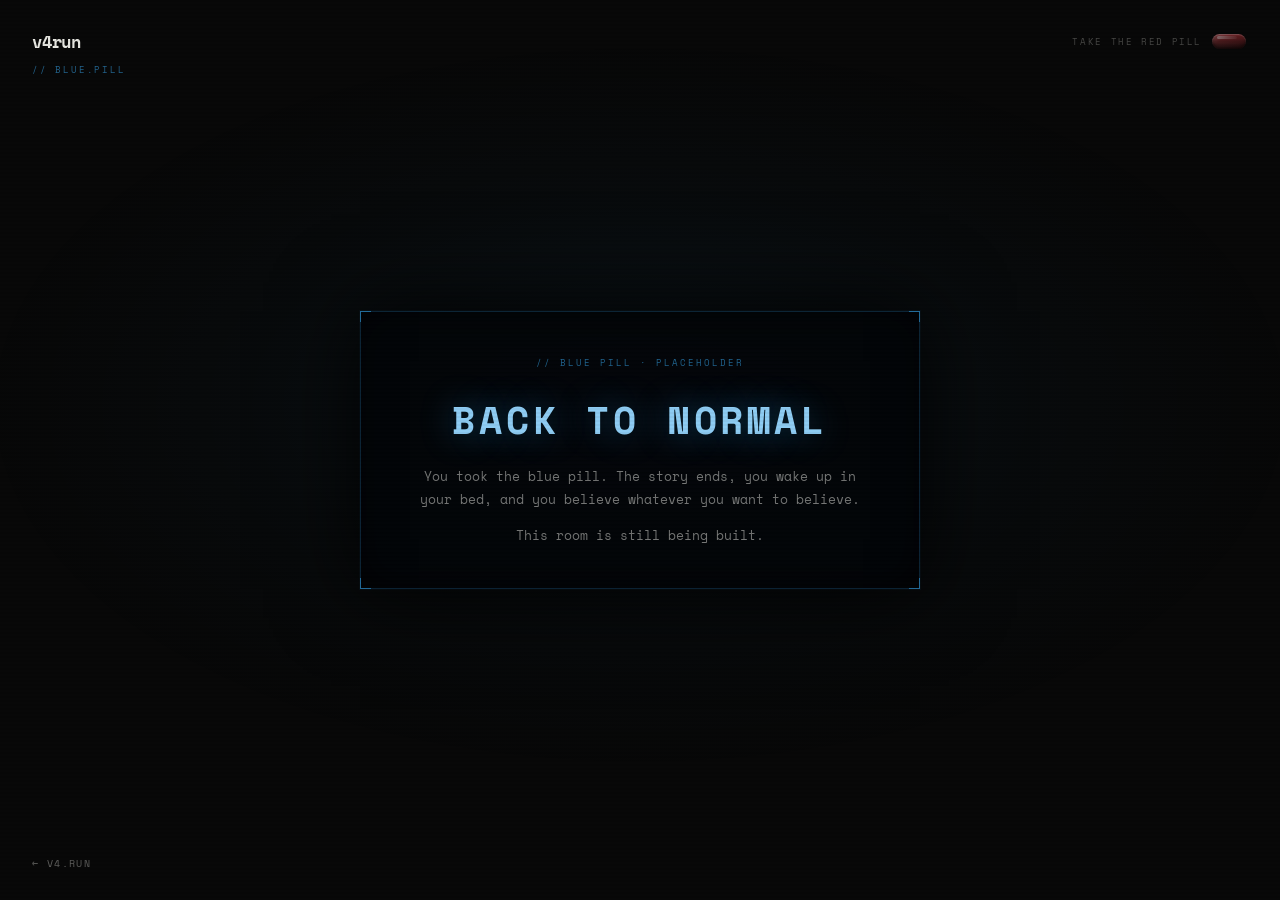
==== bluepill/index.html @ 041132c2 "The road not taken: a way back to the other pill The corner that said Bengaluru now offers the pill " ====
<!DOCTYPE html>
<html lang="en">
<head>
<meta charset="UTF-8">
<meta name="viewport" content="width=device-width, initial-scale=1.0, viewport-fit=cover">
<title>v4run | The Blue Pill</title>
<meta name="description" content="You took the blue pill.">
<meta name="theme-color" content="#080808">
<meta name="robots" content="noindex">
<link rel="icon" type="image/png" href="/favicon.png">
<link rel="apple-touch-icon" href="/apple-touch-icon.png">
<link rel="preconnect" href="https://fonts.googleapis.com">
<link rel="preconnect" href="https://fonts.gstatic.com" crossorigin>
<link href="https://fonts.googleapis.com/css2?family=Space+Mono:wght@400;700&family=Inter:wght@300;400;500;700&display=swap" rel="stylesheet">
<link rel="stylesheet" href="/scripts/pill-button.css">
<style>
*, *::before, *::after { margin: 0; padding: 0; box-sizing: border-box; }

:root {
  --bg: #080808;
  --fg: #e8e8e2;
  --fg-dim: rgba(232, 232, 226, 0.38);
  --accent: #b8f0d2;
  --green: 100, 255, 160;
  --blue: 58, 178, 255;
  --mono: 'Space Mono', 'Courier New', monospace;
  --sans: 'Inter', -apple-system, BlinkMacSystemFont, sans-serif;
}

html, body {
  width: 100%; min-height: 100%;
  background: var(--bg);
  color: var(--fg);
  font-family: var(--sans);
  -webkit-font-smoothing: antialiased;
}
body { overflow-x: hidden; }

/* the same scanline the rest of the site wears */
body::after {
  content: '';
  position: fixed; inset: 0;
  background: repeating-linear-gradient(0deg,
    transparent, transparent 2px,
    rgba(0,0,0,0.035) 2px, rgba(0,0,0,0.035) 4px);
  pointer-events: none; z-index: 60;
}

/* a very quiet blue wash, so the room you chose has a colour */
body::before {
  content: '';
  position: fixed; inset: 0;
  background: radial-gradient(ellipse 70% 55% at 50% 45%,
    rgba(var(--blue), 0.07) 0%, rgba(var(--blue), 0.02) 45%, transparent 75%);
  pointer-events: none; z-index: 0;
}

.corner {
  position: fixed; z-index: 20;
  font-family: var(--mono);
  font-size: 10px; letter-spacing: 0.08em; line-height: 1.7;
  opacity: 0;
  animation: bp-fade 1.4s ease 0.5s forwards;
}
.corner-tl { top: 28px; left: 32px; }
.corner-tr { top: 28px; right: 32px; }
.corner-bl { bottom: 28px; left: 32px; }
@keyframes bp-fade { to { opacity: 1; } }

.logo {
  font-family: var(--mono); font-size: 17px; font-weight: 700;
  color: var(--fg); letter-spacing: -0.01em;
}
.c-sub {
  font-size: 9px; letter-spacing: 0.2em; text-transform: uppercase;
  color: rgba(var(--blue), 0.55);
  margin-top: 5px;
}
.back-link, .back-link:link, .back-link:visited {
  display: inline-flex; align-items: center; gap: 7px;
  font-family: var(--mono); font-size: 10px;
  letter-spacing: 0.14em; text-transform: uppercase;
  color: var(--fg-dim); text-decoration: none;
  transition: color 0.2s;
}
.back-link:hover { color: var(--accent); }

main {
  position: relative; z-index: 1;
  min-height: 100vh;
  display: flex; flex-direction: column;
  align-items: center; justify-content: center;
  padding: 120px 24px;
  text-align: center;
}
.bp-panel {
  position: relative;
  width: min(560px, 100%);
  padding: 44px 44px 40px;
  background: rgba(4, 6, 9, 0.9);
  border: 1px solid rgba(var(--blue), 0.18);
  box-shadow: 0 0 80px rgba(0,0,0,0.9),
              0 0 0 1px rgba(var(--blue), 0.05),
              inset 0 0 40px rgba(0,0,0,0.5);
  opacity: 0;
  animation: bp-panel-in 0.9s cubic-bezier(0.16,1,0.3,1) 0.25s forwards;
}
@keyframes bp-panel-in {
  from { opacity: 0; transform: translateY(12px); }
  to   { opacity: 1; transform: none; }
}
.bp-panel::before {
  content: '';
  position: absolute; inset: 0;
  background: repeating-linear-gradient(0deg,
    transparent, transparent 3px,
    rgba(0,0,0,0.08) 3px, rgba(0,0,0,0.08) 4px);
  pointer-events: none;
}
.bp-corner {
  position: absolute; width: 11px; height: 11px;
  border-color: rgba(var(--blue), 0.5); border-style: solid;
}
.bp-corner--tl { top: -1px; left: -1px;  border-width: 1px 0 0 1px; }
.bp-corner--tr { top: -1px; right: -1px; border-width: 1px 1px 0 0; }
.bp-corner--bl { bottom: -1px; left: -1px;  border-width: 0 0 1px 1px; }
.bp-corner--br { bottom: -1px; right: -1px; border-width: 0 1px 1px 0; }

.bp-head {
  position: relative; z-index: 1;
  font-family: var(--mono); font-size: 9px;
  letter-spacing: 0.22em; text-transform: uppercase;
  color: rgba(var(--blue), 0.55);
  margin-bottom: 22px;
}
.bp-title {
  position: relative; z-index: 1;
  font-family: var(--mono);
  font-size: clamp(24px, 3.6vw, 38px);
  letter-spacing: 0.1em; text-transform: uppercase;
  color: rgba(150, 215, 255, 0.95);
  text-shadow: 0 0 34px rgba(var(--blue), 0.4);
  margin-bottom: 18px;
}
.bp-body {
  position: relative; z-index: 1;
  font-family: var(--mono); font-size: 12.5px; line-height: 1.8;
  color: rgba(232, 232, 226, 0.5);
}
.bp-body p + p { margin-top: 14px; }

@media (max-width: 640px) {
  .corner-tl { top: 18px; left: 18px; }
  .corner-tr { top: 18px; right: 18px; }
  .corner-bl { bottom: 18px; left: 18px; }
  .bp-panel { padding: 34px 26px 30px; }
  .pill-swap__label { display: none; }
}
</style>
</head>
<body>

<div class="corner corner-tl">
  <div class="logo">v4run</div>
  <div class="c-sub">// blue.pill</div>
</div>

<div class="corner corner-tr">
  <button class="pill-swap pill-swap--red" id="take-red"
          aria-label="Go back and take the red pill instead">
    <span class="pill-swap__label">Take the red pill</span>
    <span class="pill-swap__pill" aria-hidden="true"></span>
  </button>
</div>

<main>
  <div class="bp-panel">
    <div class="bp-corner bp-corner--tl"></div><div class="bp-corner bp-corner--tr"></div>
    <div class="bp-corner bp-corner--bl"></div><div class="bp-corner bp-corner--br"></div>
    <div class="bp-head">// blue pill &middot; placeholder</div>
    <h1 class="bp-title">Back to normal</h1>
    <div class="bp-body">
      <p>You took the blue pill. The story ends, you wake up in your bed, and
         you believe whatever you want to believe.</p>
      <p>This room is still being built.</p>
    </div>
  </div>
</main>

<div class="corner corner-bl">
  <a class="back-link" href="/">&larr; v4.run</a>
</div>

<script src="/scripts/plume-transition.js"></script>
<script>
(function () {
  'use strict';
  var btn = document.getElementById('take-red');
  if (!btn) return;
  btn.addEventListener('click', function () {
    // He talks you back across the black, then the world arrives on the bang —
    // no gate, no choice, no typing, since all of that already happened.
    if (window.plumeTransition) window.plumeTransition('/audio/backtored.mp3', '/?enter=bang');
    else window.location.href = '/?enter=bang';
  });
})();
</script>
</body>
</html>
---- scripts/pill-button.css ----
/* The pill you did not take, offered again from the corner. Drawn rather
   than cropped from the stills — a photo crop brings the palm with it, and
   this has to read at 26px against black. */
.pill-swap {
  display: inline-flex; align-items: center; gap: 10px;
  background: none; border: 0; padding: 6px 2px;
  cursor: pointer;
  font-family: var(--mono, 'Space Mono', monospace);
  font-size: 9px; letter-spacing: 0.18em; text-transform: uppercase;
  color: rgba(232, 232, 226, 0.28);
  transition: color 0.3s ease;
  -webkit-tap-highlight-color: transparent;
}
.pill-swap:hover, .pill-swap:focus-visible { color: rgba(232, 232, 226, 0.75); }
.pill-swap:focus { outline: none; }
.pill-swap__label { white-space: nowrap; }

.pill-swap__pill {
  position: relative;
  width: 34px; height: 15px;
  border-radius: 8px;
  flex-shrink: 0;
  /* unlit: the pill as it sits in the open palm, catching only a little light */
  background:
    linear-gradient(150deg, rgba(255,255,255,0.30) 0%, rgba(255,255,255,0.05) 34%, rgba(0,0,0,0.25) 100%),
    linear-gradient(180deg, rgba(var(--pill), 0.85) 0%, rgba(var(--pill), 0.42) 60%, rgba(var(--pill), 0.22) 100%);
  box-shadow:
    inset 0 1px 1px rgba(255,255,255,0.35),
    inset 0 -2px 3px rgba(0,0,0,0.45),
    0 0 0 rgba(var(--pill), 0);
  filter: brightness(0.62) saturate(0.85);
  transition: filter 0.45s ease, box-shadow 0.45s ease, transform 0.45s cubic-bezier(0.16,1,0.3,1);
}
/* the highlight running along the top of the capsule */
.pill-swap__pill::before {
  content: '';
  position: absolute; left: 5px; right: 9px; top: 2px; height: 3px;
  border-radius: 3px;
  background: linear-gradient(90deg, rgba(255,255,255,0.75), rgba(255,255,255,0.1));
  opacity: 0.7;
}
/* the bloom it throws once it wakes */
.pill-swap__pill::after {
  content: '';
  position: absolute; inset: -14px;
  border-radius: 50%;
  background: radial-gradient(circle, rgba(var(--pill), 0.55) 0%, rgba(var(--pill), 0.18) 38%, rgba(var(--pill), 0) 70%);
  opacity: 0;
  transition: opacity 0.45s ease;
  pointer-events: none;
}
.pill-swap:hover .pill-swap__pill,
.pill-swap:focus-visible .pill-swap__pill {
  filter: brightness(1.35) saturate(1.15);
  transform: scale(1.06);
  box-shadow:
    inset 0 1px 1px rgba(255,255,255,0.5),
    inset 0 -2px 3px rgba(0,0,0,0.3),
    0 0 22px rgba(var(--pill), 0.75),
    0 0 46px rgba(var(--pill), 0.35);
  animation: pill-swap-alive 2.2s ease-in-out infinite;
}
.pill-swap:hover .pill-swap__pill::after,
.pill-swap:focus-visible .pill-swap__pill::after { opacity: 1; }

@keyframes pill-swap-alive {
  0%, 100% { filter: brightness(1.28) saturate(1.1); }
  50%      { filter: brightness(1.6) saturate(1.25); }
}

.pill-swap--blue { --pill: 58, 178, 255; }
.pill-swap--red  { --pill: 226, 44, 52; }

@media (prefers-reduced-motion: reduce) {
  .pill-swap:hover .pill-swap__pill,
  .pill-swap:focus-visible .pill-swap__pill { animation: none; }
}
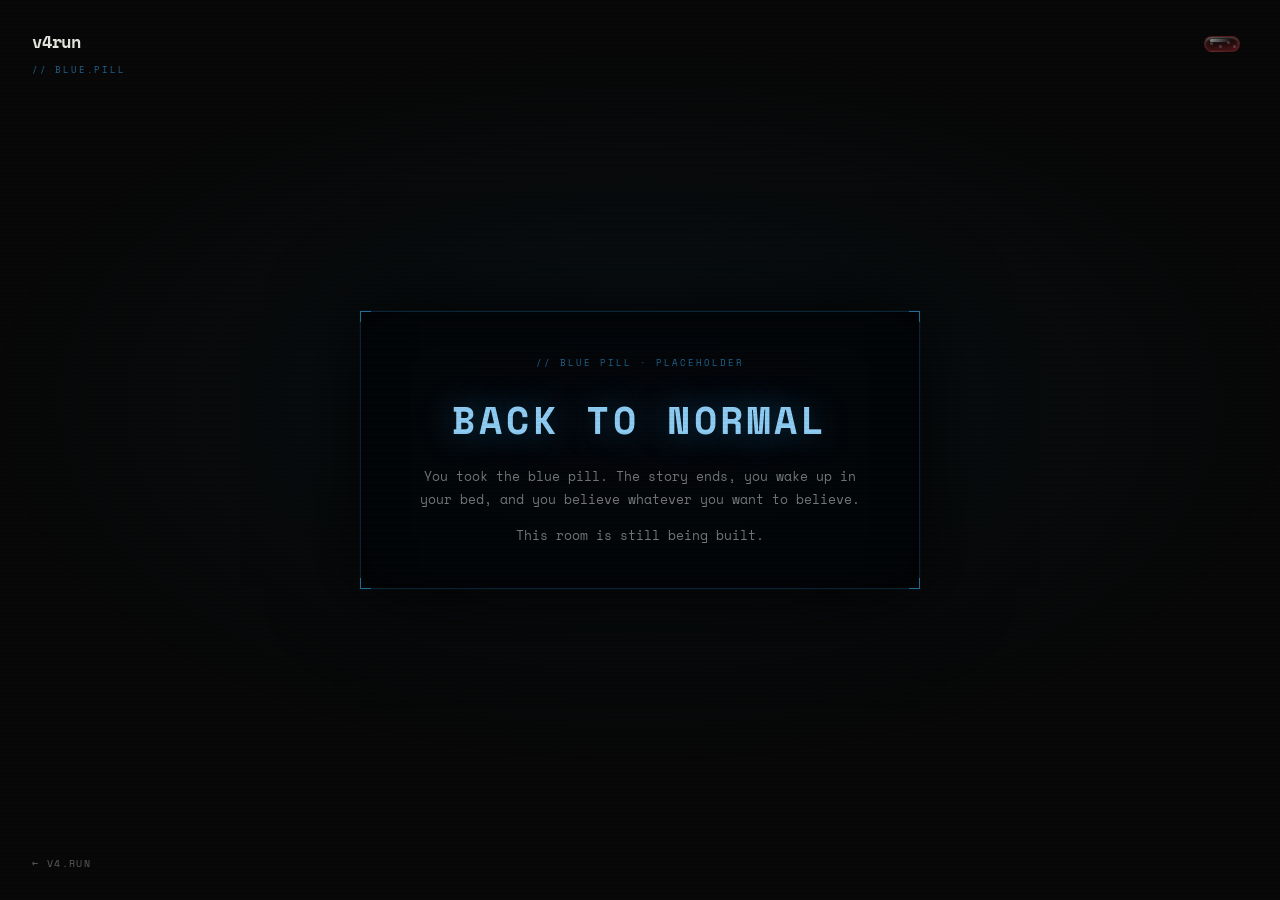
==== commit 84ebdec8: "The corner pill: translucent, alive, and quiet until hovered The label no longer sits in the corner " ====
--- a/bluepill/index.html
+++ b/bluepill/index.html
@@ -154,7 +154,6 @@
   .corner-tr { top: 18px; right: 18px; }
   .corner-bl { bottom: 18px; left: 18px; }
   .bp-panel { padding: 34px 26px 30px; }
-  .pill-swap__label { display: none; }
 }
 </style>
 </head>
@@ -168,8 +167,12 @@
 <div class="corner corner-tr">
   <button class="pill-swap pill-swap--red" id="take-red"
           aria-label="Go back and take the red pill instead">
-    <span class="pill-swap__label">Take the red pill</span>
-    <span class="pill-swap__pill" aria-hidden="true"></span>
+    <span class="pill-swap__glow" aria-hidden="true"></span>
+    <span class="pill-swap__pill" aria-hidden="true">
+      <i class="pill-swap__mote"></i><i class="pill-swap__mote"></i>
+      <i class="pill-swap__mote"></i><i class="pill-swap__mote"></i>
+    </span>
+    <span class="pill-swap__label" aria-hidden="true">Take the red pill</span>
   </button>
 </div>
 
--- a/scripts/pill-button.css
+++ b/scripts/pill-button.css
@@ -1,77 +1,143 @@
-/* The pill you did not take, offered again from the corner. Drawn rather
-   than cropped from the stills — a photo crop brings the palm with it, and
-   this has to read at 26px against black. */
+/* The pill you did not take, offered again from the corner. Drawn rather than
+   cropped from the stills — a crop brings the palm with it, and this has to
+   read at 34px against black — but built to the same idea as the ones in the
+   scene: a translucent shell with something alive moving inside it. */
 .pill-swap {
-  display: inline-flex; align-items: center; gap: 10px;
-  background: none; border: 0; padding: 6px 2px;
+  position: relative;
+  display: inline-flex; align-items: center;
+  background: none; border: 0; padding: 8px;
   cursor: pointer;
+  -webkit-tap-highlight-color: transparent;
+}
+.pill-swap:focus { outline: none; }
+
+/* ── the shell ───────────────────────────────────────── */
+.pill-swap__pill {
+  position: relative;
+  display: block;
+  width: 36px; height: 16px;
+  border-radius: 9px;
+  flex-shrink: 0;
+  overflow: hidden;
+  /* glass, not paint: mostly transparent, holding a little colour, with the
+     light catching the top of the curve */
+  background:
+    linear-gradient(168deg,
+      rgba(255,255,255,0.34) 0%,
+      rgba(255,255,255,0.06) 26%,
+      rgba(var(--pill), 0.16) 55%,
+      rgba(var(--pill), 0.34) 100%);
+  border: 1px solid rgba(var(--pill), 0.42);
+  box-shadow:
+    inset 0 1px 2px rgba(255,255,255,0.30),
+    inset 0 -3px 6px rgba(var(--pill), 0.28),
+    0 0 0 rgba(var(--pill), 0);
+  filter: saturate(0.8) brightness(0.78);
+  transition: filter 0.5s ease, box-shadow 0.5s ease,
+              transform 0.5s cubic-bezier(0.16,1,0.3,1),
+              border-color 0.5s ease;
+}
+/* the specular streak along the top */
+.pill-swap__pill::before {
+  content: '';
+  position: absolute; left: 5px; right: 10px; top: 2px; height: 3px;
+  border-radius: 3px;
+  background: linear-gradient(90deg, rgba(255,255,255,0.85), rgba(255,255,255,0.08));
+  opacity: 0.75;
+  pointer-events: none; z-index: 3;
+}
+/* the bloom it throws once it wakes — outside the shell, so not clipped */
+.pill-swap__glow {
+  position: absolute; inset: -16px;
+  border-radius: 50%;
+  background: radial-gradient(circle,
+    rgba(var(--pill), 0.5) 0%, rgba(var(--pill), 0.16) 40%, rgba(var(--pill), 0) 70%);
+  opacity: 0; pointer-events: none;
+  transition: opacity 0.5s ease;
+}
+
+/* ── what is alive inside it ─────────────────────────── */
+.pill-swap__mote {
+  position: absolute;
+  width: 3px; height: 3px;
+  border-radius: 50%;
+  background: rgba(255,255,255,0.95);
+  box-shadow: 0 0 4px rgba(var(--pill), 0.95), 0 0 8px rgba(var(--pill), 0.6);
+  opacity: 0.25;
+  z-index: 2;
+  animation: pill-mote 3.4s ease-in-out infinite;
+}
+.pill-swap__mote:nth-child(1) { left: 5px;  top: 5px; animation-duration: 3.1s; animation-delay: -0.2s; }
+.pill-swap__mote:nth-child(2) { left: 14px; top: 8px; animation-duration: 4.3s; animation-delay: -1.4s; }
+.pill-swap__mote:nth-child(3) { left: 22px; top: 4px; animation-duration: 3.7s; animation-delay: -2.6s; }
+.pill-swap__mote:nth-child(4) { left: 28px; top: 8px; animation-duration: 4.9s; animation-delay: -0.9s; }
+@keyframes pill-mote {
+  0%   { transform: translate(0, 0)      scale(0.7); opacity: 0.16; }
+  25%  { transform: translate(-3px, 3px) scale(1);   opacity: 0.62; }
+  50%  { transform: translate(2px, -2px) scale(0.8); opacity: 0.30; }
+  75%  { transform: translate(4px, 2px)  scale(1.1); opacity: 0.70; }
+  100% { transform: translate(0, 0)      scale(0.7); opacity: 0.16; }
+}
+
+/* ── awake ───────────────────────────────────────────── */
+.pill-swap:hover .pill-swap__pill,
+.pill-swap:focus-visible .pill-swap__pill {
+  filter: saturate(1.2) brightness(1.5);
+  transform: scale(1.08);
+  border-color: rgba(var(--pill), 0.85);
+  box-shadow:
+    inset 0 1px 2px rgba(255,255,255,0.5),
+    inset 0 -3px 8px rgba(var(--pill), 0.6),
+    0 0 20px rgba(var(--pill), 0.7),
+    0 0 44px rgba(var(--pill), 0.32);
+  animation: pill-swap-breathe 2.3s ease-in-out infinite;
+}
+.pill-swap:hover .pill-swap__glow,
+.pill-swap:focus-visible .pill-swap__glow { opacity: 1; }
+.pill-swap:hover .pill-swap__mote,
+.pill-swap:focus-visible .pill-swap__mote { animation-duration: 1.5s; opacity: 1; }
+@keyframes pill-swap-breathe {
+  0%, 100% { filter: saturate(1.15) brightness(1.38); }
+  50%      { filter: saturate(1.3)  brightness(1.75); }
+}
+
+/* ── the callout, only while hovered ─────────────────── */
+.pill-swap__label {
+  position: absolute; top: calc(100% + 10px); right: 0;
+  display: flex; align-items: center; gap: 8px;
+  padding: 6px 10px;
+  white-space: nowrap;
   font-family: var(--mono, 'Space Mono', monospace);
   font-size: 9px; letter-spacing: 0.18em; text-transform: uppercase;
-  color: rgba(232, 232, 226, 0.28);
-  transition: color 0.3s ease;
-  -webkit-tap-highlight-color: transparent;
+  color: rgba(var(--pill), 0.95);
+  background: rgba(3, 6, 9, 0.9);
+  border: 1px solid rgba(var(--pill), 0.28);
+  border-radius: 2px;
+  backdrop-filter: blur(5px);
+  text-shadow: 0 1px 6px rgba(0,0,0,0.95);
+  opacity: 0;
+  transform: translateY(-4px);
+  pointer-events: none;
+  transition: opacity 0.22s ease, transform 0.3s cubic-bezier(0.16,1,0.3,1);
 }
-.pill-swap:hover, .pill-swap:focus-visible { color: rgba(232, 232, 226, 0.75); }
-.pill-swap:focus { outline: none; }
-.pill-swap__label { white-space: nowrap; }
-
-.pill-swap__pill {
-  position: relative;
-  width: 34px; height: 15px;
-  border-radius: 8px;
+.pill-swap__label::before {
+  content: '';
+  width: 5px; height: 5px; border-radius: 50%;
+  background: rgba(var(--pill), 0.95);
+  box-shadow: 0 0 8px rgba(var(--pill), 0.8);
   flex-shrink: 0;
-  /* unlit: the pill as it sits in the open palm, catching only a little light */
-  background:
-    linear-gradient(150deg, rgba(255,255,255,0.30) 0%, rgba(255,255,255,0.05) 34%, rgba(0,0,0,0.25) 100%),
-    linear-gradient(180deg, rgba(var(--pill), 0.85) 0%, rgba(var(--pill), 0.42) 60%, rgba(var(--pill), 0.22) 100%);
-  box-shadow:
-    inset 0 1px 1px rgba(255,255,255,0.35),
-    inset 0 -2px 3px rgba(0,0,0,0.45),
-    0 0 0 rgba(var(--pill), 0);
-  filter: brightness(0.62) saturate(0.85);
-  transition: filter 0.45s ease, box-shadow 0.45s ease, transform 0.45s cubic-bezier(0.16,1,0.3,1);
 }
-/* the highlight running along the top of the capsule */
-.pill-swap__pill::before {
-  content: '';
-  position: absolute; left: 5px; right: 9px; top: 2px; height: 3px;
-  border-radius: 3px;
-  background: linear-gradient(90deg, rgba(255,255,255,0.75), rgba(255,255,255,0.1));
-  opacity: 0.7;
-}
-/* the bloom it throws once it wakes */
-.pill-swap__pill::after {
-  content: '';
-  position: absolute; inset: -14px;
-  border-radius: 50%;
-  background: radial-gradient(circle, rgba(var(--pill), 0.55) 0%, rgba(var(--pill), 0.18) 38%, rgba(var(--pill), 0) 70%);
-  opacity: 0;
-  transition: opacity 0.45s ease;
-  pointer-events: none;
-}
-.pill-swap:hover .pill-swap__pill,
-.pill-swap:focus-visible .pill-swap__pill {
-  filter: brightness(1.35) saturate(1.15);
-  transform: scale(1.06);
-  box-shadow:
-    inset 0 1px 1px rgba(255,255,255,0.5),
-    inset 0 -2px 3px rgba(0,0,0,0.3),
-    0 0 22px rgba(var(--pill), 0.75),
-    0 0 46px rgba(var(--pill), 0.35);
-  animation: pill-swap-alive 2.2s ease-in-out infinite;
-}
-.pill-swap:hover .pill-swap__pill::after,
-.pill-swap:focus-visible .pill-swap__pill::after { opacity: 1; }
-
-@keyframes pill-swap-alive {
-  0%, 100% { filter: brightness(1.28) saturate(1.1); }
-  50%      { filter: brightness(1.6) saturate(1.25); }
+.pill-swap:hover .pill-swap__label,
+.pill-swap:focus-visible .pill-swap__label {
+  opacity: 1;
+  transform: translateY(0);
 }
 
 .pill-swap--blue { --pill: 58, 178, 255; }
 .pill-swap--red  { --pill: 226, 44, 52; }
 
 @media (prefers-reduced-motion: reduce) {
+  .pill-swap__mote { animation: none; opacity: 0.5; }
   .pill-swap:hover .pill-swap__pill,
   .pill-swap:focus-visible .pill-swap__pill { animation: none; }
 }
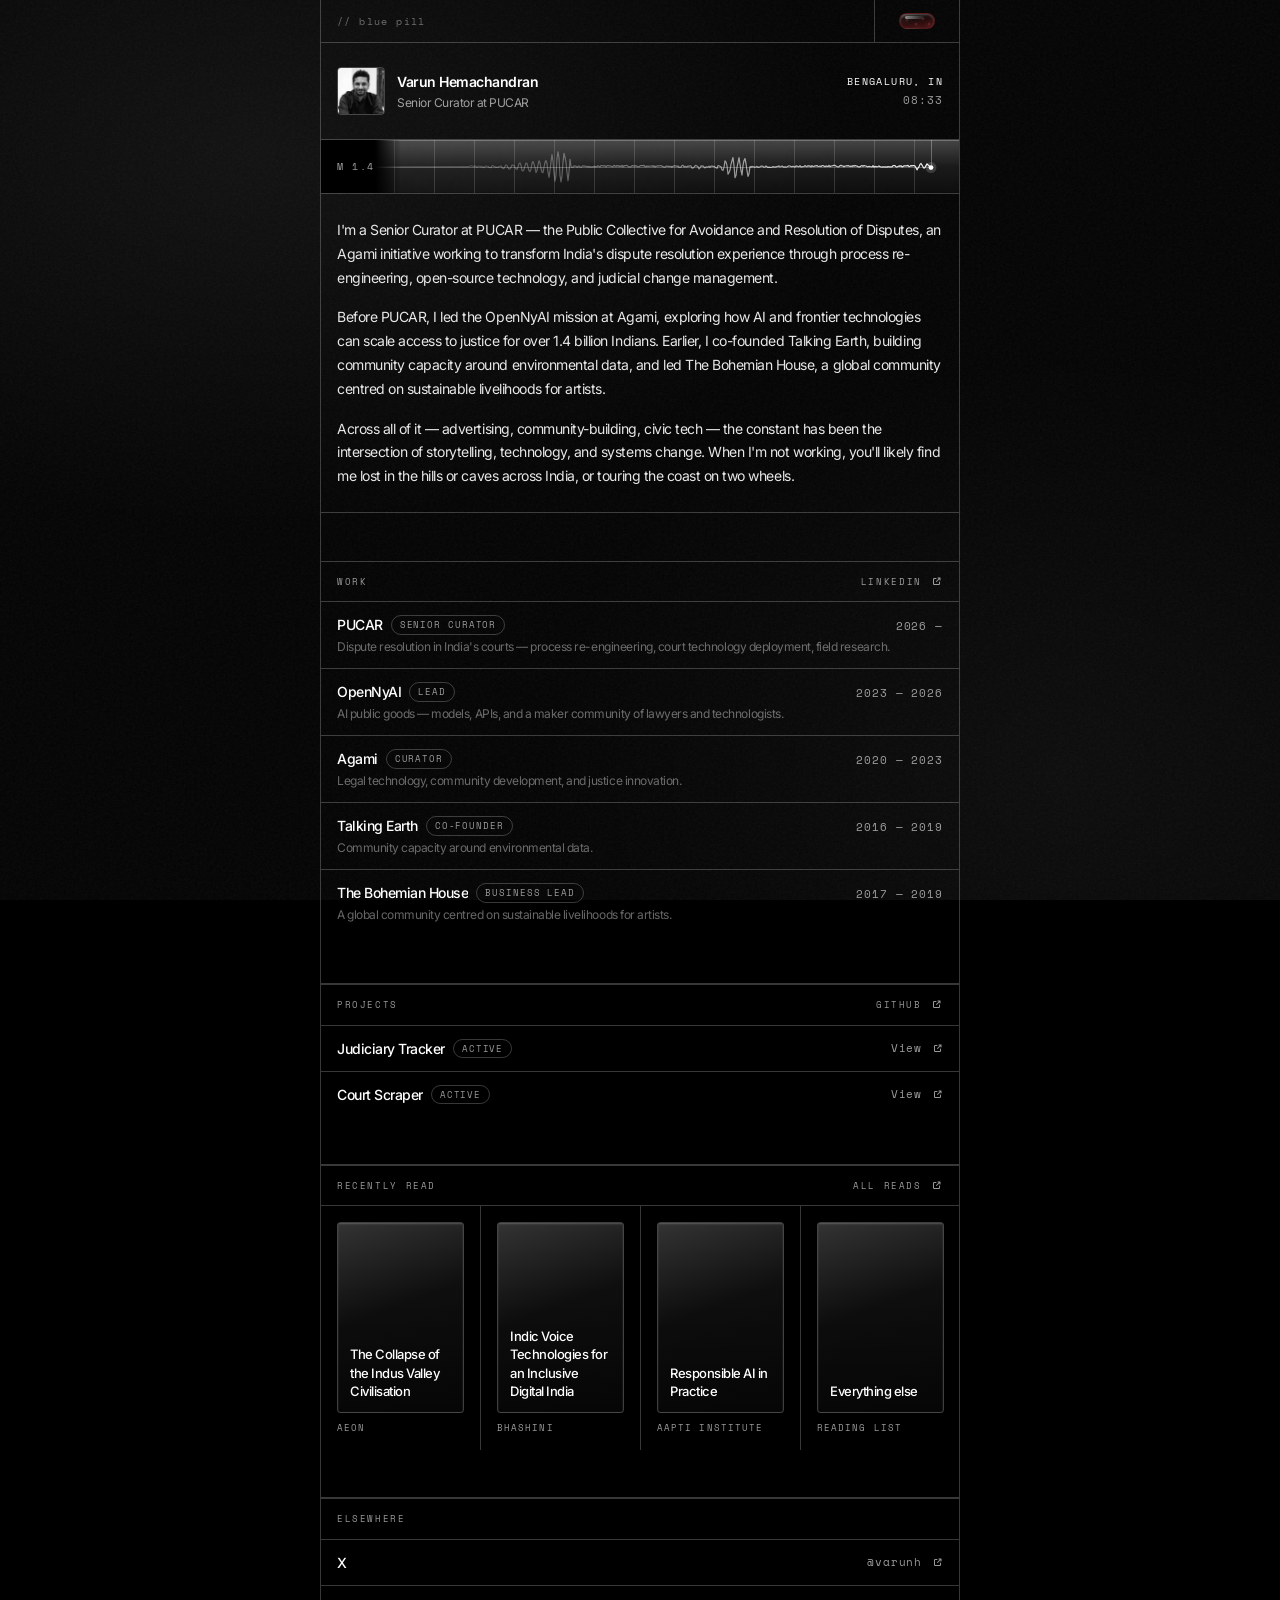
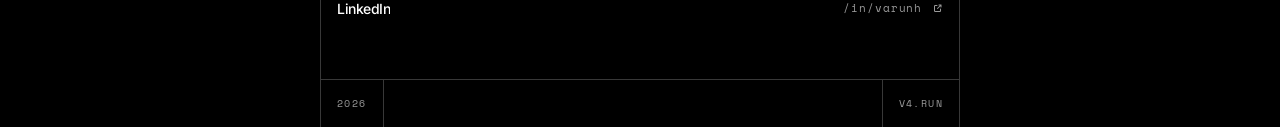
==== commit 5f2d49ed: "Furnish the room you wake up in, and let it fail to hold The blue pill stops being a placeholder. On" ====
--- a/bluepill/index.html
+++ b/bluepill/index.html
@@ -3,201 +3,1485 @@
 <head>
 <meta charset="UTF-8">
 <meta name="viewport" content="width=device-width, initial-scale=1.0, viewport-fit=cover">
-<title>v4run | The Blue Pill</title>
-<meta name="description" content="You took the blue pill.">
-<meta name="theme-color" content="#080808">
+<title>Varun Hemachandran — Senior Curator</title>
+<meta name="description" content="You took the blue pill. Varun Hemachandran — Senior Curator at PUCAR, working on India's dispute resolution experience.">
+<meta name="theme-color" content="#000000">
 <meta name="robots" content="noindex">
 <link rel="icon" type="image/png" href="/favicon.png">
 <link rel="apple-touch-icon" href="/apple-touch-icon.png">
 <link rel="preconnect" href="https://fonts.googleapis.com">
 <link rel="preconnect" href="https://fonts.gstatic.com" crossorigin>
 <link href="https://fonts.googleapis.com/css2?family=Space+Mono:wght@400;700&family=Inter:wght@300;400;500;700&display=swap" rel="stylesheet">
+<link rel="stylesheet" href="https://cdn.jsdelivr.net/npm/@fortawesome/fontawesome-free@6.6.0/css/all.min.css">
 <link rel="stylesheet" href="/scripts/pill-button.css">
 <style>
+/* ─────────────────────────────────────────────────────────────
+   The blue pill. The story ends, you wake up in your bed, and
+   the page is just a page: one centred column, ruled like graph
+   paper, no sphere behind it.
+   ───────────────────────────────────────────────────────────── */
+
 *, *::before, *::after { margin: 0; padding: 0; box-sizing: border-box; }
 
 :root {
-  --bg: #080808;
-  --fg: #e8e8e2;
-  --fg-dim: rgba(232, 232, 226, 0.38);
-  --accent: #b8f0d2;
-  --green: 100, 255, 160;
-  --blue: 58, 178, 255;
+  --bg: #000000;
+  --fg: #ffffff;
+  --rule: 255, 255, 255;         /* grey at rest, green as the page gives */
+  --hair: rgba(var(--rule), 0.22);
+  --dim: rgba(255, 255, 255, 0.6);
+  --dimmer: rgba(255, 255, 255, 0.4);
   --mono: 'Space Mono', 'Courier New', monospace;
   --sans: 'Inter', -apple-system, BlinkMacSystemFont, sans-serif;
-}
-
-html, body {
-  width: 100%; min-height: 100%;
-  background: var(--bg);
+  --gut: 16px;          /* every cell's inner gutter */
+  --col: 640px;
+}
+
+html { background: var(--bg); }
+body {
+  background: transparent;
   color: var(--fg);
   font-family: var(--sans);
+  font-size: 16px;
+  line-height: 1.5;
+  letter-spacing: -0.03em;
   -webkit-font-smoothing: antialiased;
-}
-body { overflow-x: hidden; }
-
-/* the same scanline the rest of the site wears */
-body::after {
-  content: '';
-  position: fixed; inset: 0;
-  background: repeating-linear-gradient(0deg,
-    transparent, transparent 2px,
-    rgba(0,0,0,0.035) 2px, rgba(0,0,0,0.035) 4px);
-  pointer-events: none; z-index: 60;
-}
-
-/* a very quiet blue wash, so the room you chose has a colour */
-body::before {
-  content: '';
-  position: fixed; inset: 0;
-  background: radial-gradient(ellipse 70% 55% at 50% 45%,
-    rgba(var(--blue), 0.07) 0%, rgba(var(--blue), 0.02) 45%, transparent 75%);
-  pointer-events: none; z-index: 0;
-}
-
-.corner {
-  position: fixed; z-index: 20;
-  font-family: var(--mono);
-  font-size: 10px; letter-spacing: 0.08em; line-height: 1.7;
-  opacity: 0;
-  animation: bp-fade 1.4s ease 0.5s forwards;
-}
-.corner-tl { top: 28px; left: 32px; }
-.corner-tr { top: 28px; right: 32px; }
-.corner-bl { bottom: 28px; left: 32px; }
-@keyframes bp-fade { to { opacity: 1; } }
-
-.logo {
-  font-family: var(--mono); font-size: 17px; font-weight: 700;
-  color: var(--fg); letter-spacing: -0.01em;
-}
-.c-sub {
-  font-size: 9px; letter-spacing: 0.2em; text-transform: uppercase;
-  color: rgba(var(--blue), 0.55);
-  margin-top: 5px;
-}
-.back-link, .back-link:link, .back-link:visited {
-  display: inline-flex; align-items: center; gap: 7px;
+  -moz-osx-font-smoothing: grayscale;
+  overflow-x: hidden;
+}
+a { color: inherit; }
+
+/* ── the room ──────────────────────────────────────────────────
+   Fixed behind everything and never scrolls: faint graph paper,
+   a slow breath of light across it, and a layer of static that
+   keeps the black from ever being properly still. */
+.bg {
+  position: fixed; inset: 0; z-index: -1;
+  pointer-events: none; overflow: hidden;
+}
+.bg-glow {
+  position: absolute; inset: -25%;
+  background:
+    radial-gradient(45% 40% at 30% 28%, rgba(255,255,255,0.055) 0%, rgba(255,255,255,0) 70%),
+    radial-gradient(40% 45% at 72% 74%, rgba(255,255,255,0.035) 0%, rgba(255,255,255,0) 70%);
+  animation: bg-breathe 34s ease-in-out infinite alternate;
+}
+@keyframes bg-breathe {
+  from { transform: translate3d(-1.5%, -1%, 0) scale(1);    opacity: 0.75; }
+  to   { transform: translate3d(1.5%, 1.5%, 0) scale(1.12); opacity: 1; }
+}
+
+/* Grain, jumped between ten offsets rather than interpolated — smooth movement
+   reads as a drifting texture, snapping reads as noise. Two plates at different
+   scales and speeds, because a single one reads as a static screen door. */
+.bg-grain, .bg-grain-2 {
+  position: absolute; top: -100%; left: -100%; width: 300%; height: 300%;
+}
+.bg-grain {
+  opacity: 0.05;
+  background-image: url("data:image/svg+xml,%3Csvg xmlns='http://www.w3.org/2000/svg' width='180' height='180'%3E%3Cfilter id='n'%3E%3CfeTurbulence type='fractalNoise' baseFrequency='0.9' numOctaves='3' stitchTiles='stitch'/%3E%3CfeColorMatrix type='saturate' values='0'/%3E%3C/filter%3E%3Crect width='180' height='180' filter='url(%23n)'/%3E%3C/svg%3E");
+  animation: bg-static 1.3s steps(1, end) infinite;
+}
+.bg-grain-2 {
+  opacity: 0.035;
+  background-image: url("data:image/svg+xml,%3Csvg xmlns='http://www.w3.org/2000/svg' width='260' height='260'%3E%3Cfilter id='m'%3E%3CfeTurbulence type='fractalNoise' baseFrequency='0.32' numOctaves='2' stitchTiles='stitch'/%3E%3CfeColorMatrix type='saturate' values='0'/%3E%3C/filter%3E%3Crect width='260' height='260' filter='url(%23m)'/%3E%3C/svg%3E");
+  animation: bg-static 3.1s steps(1, end) infinite reverse;
+}
+@keyframes bg-static {
+  0%   { transform: translate3d(0, 0, 0); }
+  10%  { transform: translate3d(-2%, -3%, 0); }
+  20%  { transform: translate3d(-4%, 2%, 0); }
+  30%  { transform: translate3d(2%, -4%, 0); }
+  40%  { transform: translate3d(-1%, 3%, 0); }
+  50%  { transform: translate3d(-3%, 1%, 0); }
+  60%  { transform: translate3d(3%, 2%, 0); }
+  70%  { transform: translate3d(1%, -2%, 0); }
+  80%  { transform: translate3d(-2%, -1%, 0); }
+  90%  { transform: translate3d(2%, 3%, 0); }
+}
+
+@media (prefers-reduced-motion: reduce) {
+  .bg-glow, .bg-grain, .bg-grain-2 { animation: none; }
+}
+
+/* ── the world behind ──────────────────────────────────────────
+   The blue pill is a facade. When it fails to hold, the grid turns
+   the colour it always was underneath and the tear canvas comes up
+   over everything. */
+.tear-canvas {
+  position: fixed; left: 0; top: 0; width: 100%; height: 100%;
+  z-index: 90; pointer-events: none; opacity: 0;
+}
+html.tear .tear-canvas { opacity: 1; }
+html.tear .bg-glow { opacity: 0; }
+html.tear .avatar { filter: grayscale(1) contrast(1.4) brightness(0.7) sepia(1) hue-rotate(75deg) saturate(3); }
+html.tear .col { will-change: transform; }
+
+/* ── the grid ──────────────────────────────────────────────────
+   One centred column with a rule down each edge, running the
+   whole height of the page. Every block inside it is a cell,
+   closed off by a rule underneath. The empty space between
+   sections is grid too — bounded by the side rules, nothing in it. */
+.col {
+  position: relative;
+  width: 100%;
+  max-width: var(--col);
+  min-height: 100vh;
+  margin: 0 auto;
+  display: flex;
+  flex-direction: column;
+  border-left: 1px solid var(--hair);
+  border-right: 1px solid var(--hair);
+}
+.cell { padding-left: var(--gut); padding-right: var(--gut); }
+.rule { border-bottom: 1px solid var(--hair); }
+.gap { height: 48px; flex-shrink: 0; }   /* ruled emptiness */
+
+/* ── glass ─────────────────────────────────────────────────────
+   From the reference: a lit top edge, a shaded bottom one, and a
+   diagonal sheen laid over the top. Reads on black too. */
+.glass-band {
+  background: linear-gradient(rgba(255,255,255,0.12) 0%, rgba(255,255,255,0.03) 100%);
+  -webkit-backdrop-filter: blur(2px); backdrop-filter: blur(2px);
+  box-shadow: inset 0 1px rgba(255,255,255,0.25), inset 0 -1px rgba(0,0,0,0.15);
+}
+.glass-band::after {
+  content: ''; position: absolute; inset: 0; pointer-events: none; z-index: 3;
+  background: linear-gradient(rgba(255,255,255,0.15) 0%, rgba(255,255,255,0) 50%, rgba(0,0,0,0.08) 100%);
+}
+.pill {
+  display: inline-block; flex-shrink: 0; white-space: nowrap;
+  padding: 2px 8px; border-radius: 999px;
+  border: 1px solid var(--hair);
+  font-family: var(--mono); font-size: 9px;
+  letter-spacing: 0.1em; text-transform: uppercase; color: var(--dim);
+}
+
+/* ── header ───────────────────────────────────────────────── */
+header {
+  display: flex; align-items: center; justify-content: space-between;
+  gap: 16px; padding-top: 24px; padding-bottom: 24px;
+}
+.who { display: flex; align-items: center; gap: 12px; min-width: 0; }
+.avatar {
+  width: 48px; height: 48px; border-radius: 4px; flex-shrink: 0;
+  object-fit: cover; filter: grayscale(1) contrast(1.05);
+  border: 1px solid var(--hair);
+}
+.name { font-size: 14px; font-weight: 600; }
+.role { font-size: 12px; color: var(--dim); margin-top: 2px; }
+.where { text-align: right; flex-shrink: 0; }
+.where .place {
   font-family: var(--mono); font-size: 10px;
   letter-spacing: 0.14em; text-transform: uppercase;
-  color: var(--fg-dim); text-decoration: none;
-  transition: color 0.2s;
-}
-.back-link:hover { color: var(--accent); }
-
-main {
-  position: relative; z-index: 1;
-  min-height: 100vh;
-  display: flex; flex-direction: column;
-  align-items: center; justify-content: center;
-  padding: 120px 24px;
-  text-align: center;
-}
-.bp-panel {
+}
+.where .clock {
+  font-family: var(--mono); font-size: 11px; color: var(--dim);
+  margin-top: 3px; letter-spacing: 0.1em; font-variant-numeric: tabular-nums;
+}
+
+/* ── seismograph ───────────────────────────────────────────────
+   A roll of paper drifting left under a fixed pen. The pen only ever
+   draws behind itself; the strip to its right is blank paper that
+   hasn't happened yet. The height here is load-bearing — the canvas
+   sizes itself from this box, so leaving it out lets the two grow
+   into each other. */
+.seismo {
+  position: relative; width: 100%; height: 54px;
+  border-bottom: 1px solid var(--hair);
+}
+/* The inner box is what actually travels. The row it leaves behind keeps its
+   height, so nothing below it jumps when the instrument docks. */
+.seismo-inner {
+  position: absolute; inset: 0; overflow: hidden;
+  transition: opacity 0.11s linear, transform 0.14s cubic-bezier(0.16, 1, 0.3, 1);
+}
+.seismo-inner canvas { display: block; width: 100%; height: 100%; }
+.seismo-inner.docked {
+  position: fixed; z-index: 95;
+  top: 14px; right: 14px; left: auto; bottom: auto;
+  width: 184px; height: 34px;
+  border: 1px solid var(--hair); border-radius: 3px;
+  box-shadow: 0 8px 30px rgba(0,0,0,0.75);
+}
+.seismo-inner.arriving { opacity: 0; transform: translateY(-9px); }
+
+/* A still of the docked instrument, left behind to lift away on its own while
+   the real one goes back to its row. One element cannot be in two places. */
+.seismo-ghost {
+  position: fixed; z-index: 94; top: 14px; right: 14px;
+  width: 184px; height: 34px; overflow: hidden; pointer-events: none;
+  border: 1px solid var(--hair); border-radius: 3px;
+  box-shadow: 0 8px 30px rgba(0,0,0,0.75);
+  background: linear-gradient(rgba(255,255,255,0.12) 0%, rgba(255,255,255,0.03) 100%);
+  transition: opacity 0.2s linear, transform 0.2s cubic-bezier(0.4, 0, 1, 1);
+}
+.seismo-ghost.gone { opacity: 0; transform: translateY(-18px); }
+.seismo-inner.docked .seismo-label,
+.seismo-ghost .seismo-label {
+  padding: 0 20px 0 10px; font-size: 9px; letter-spacing: 0.1em;
+}
+.seismo-label {
+  position: absolute; z-index: 4; left: 0; top: 0; bottom: 0;
+  display: flex; align-items: center; padding: 0 26px 0 var(--gut);
+  font-family: var(--mono); font-size: 10px;
+  letter-spacing: 0.16em; color: var(--dim);
+  font-variant-numeric: tabular-nums;
+  background: linear-gradient(90deg, var(--bg) 0%, var(--bg) calc(100% - 26px), rgba(0,0,0,0) 100%);
+}
+
+/* ── cells ────────────────────────────────────────────────── */
+main { flex: 1; display: flex; flex-direction: column; }
+.bio { font-size: 14px; line-height: 1.7; color: rgba(255,255,255,0.9); padding-top: 24px; padding-bottom: 24px; }
+.bio p + p { margin-top: 16px; }
+
+.sec-head {
+  display: flex; align-items: baseline; justify-content: space-between;
+  font-family: var(--mono); font-size: 9px;
+  letter-spacing: 0.18em; text-transform: uppercase; color: var(--dim);
+  padding-top: 13px; padding-bottom: 13px;
+  border-top: 1px solid var(--hair);
+}
+.sec-head a { color: var(--dim); text-decoration: none; transition: color 0.2s; }
+.sec-head a:hover { color: var(--fg); }
+
+.row {
+  position: relative; display: flex; align-items: center; gap: 10px;
+  justify-content: space-between;
+  padding: 12px var(--gut);
+  border-top: 1px solid var(--hair);
+  text-decoration: none;
+  transition: background-color 0.25s ease;
+}
+.row:hover { background-color: rgba(255,255,255,0.06); }
+.row-l { display: flex; align-items: center; gap: 8px; min-width: 0; }
+.row-t { font-size: 14px; font-weight: 500; white-space: nowrap; overflow: hidden; text-overflow: ellipsis; }
+.row-r {
+  font-family: var(--mono); font-size: 11px; letter-spacing: 0.08em;
+  color: var(--dim); flex-shrink: 0; transition: color 0.2s;
+  white-space: nowrap;
+}
+.row-r i, .sec-head a i { font-size: 8px; margin-left: 4px; vertical-align: 1px; }
+.row:hover .row-r { color: var(--fg); }
+.row-sub { font-size: 12px; color: var(--dimmer); margin-top: 3px; }
+
+/* work rows carry a second line, so they stack instead */
+.row--stack { display: block; }
+.row--stack .row-top { display: flex; align-items: baseline; justify-content: space-between; gap: 12px; }
+
+/* ── reading strip ────────────────────────────────────────── */
+.strip {
+  display: flex; overflow-x: auto;
+  scroll-snap-type: x mandatory; scroll-padding-left: 0;
+  border-top: 1px solid var(--hair);
+  scrollbar-width: none;
+}
+.strip::-webkit-scrollbar { display: none; }
+/* each card is a grid cell, divided from its neighbour by a rule */
+.card {
+  scroll-snap-align: start; flex: 0 0 160px;
+  padding: 16px; text-decoration: none;
+  border-right: 1px solid var(--hair);
+  transition: background-color 0.25s ease;
+}
+.card:hover { background-color: rgba(255,255,255,0.06); }
+.card-face {
+  position: relative; overflow: hidden;
+  aspect-ratio: 2 / 3; border-radius: 4px; margin-bottom: 8px;
+  border: 1px solid var(--hair);
+  padding: 12px;
+  display: flex; align-items: flex-end;
+  background: linear-gradient(rgba(255,255,255,0.07) 0%, rgba(255,255,255,0.03) 100%);
+}
+.card-face::after {
+  content: ''; position: absolute; inset: 0; z-index: 2; pointer-events: none;
+  background: linear-gradient(160deg, rgba(255,255,255,0.14) 0%, rgba(255,255,255,0) 45%, rgba(0,0,0,0.25) 100%);
+  box-shadow: inset 0 1px 2px rgba(255,255,255,0.22), inset 0 -1px 2px rgba(0,0,0,0.2);
+}
+.card-face span { position: relative; z-index: 3; font-size: 13px; line-height: 1.4; font-weight: 500; }
+.card-meta {
+  font-family: var(--mono); font-size: 9px;
+  letter-spacing: 0.12em; text-transform: uppercase; color: var(--dim);
+}
+
+/* ── footer ───────────────────────────────────────────────── */
+footer {
+  display: grid; grid-template-columns: auto 1fr auto;
+  border-top: 1px solid var(--hair);
+  font-family: var(--mono); font-size: 10px;
+  letter-spacing: 0.14em; text-transform: uppercase; color: var(--dim);
+}
+footer > * { padding: 16px var(--gut); }
+footer > * + * { border-left: 1px solid var(--hair); }
+footer a { text-decoration: none; transition: color 0.2s; }
+footer a:hover { color: var(--fg); }
+
+/* ── the pill's row ───────────────────────────────────────────
+   Hovering the pill floods the whole row with it. The canvas and the
+   label are absolutely placed so the grid keeps its two real columns. */
+.pill-liquid {
+  position: absolute; left: 0; top: 0; width: 100%; height: 100%;
+  z-index: 4; pointer-events: none;
+}
+.pill-liquid-label {
+  position: absolute; inset: 0; z-index: 5;
+  display: flex; align-items: center; justify-content: center;
+  font-family: var(--mono); font-size: 10px;
+  letter-spacing: 0.22em; text-transform: uppercase;
+  color: #ffdedb; text-shadow: 0 1px 10px rgba(0,0,0,0.9), 0 0 18px rgba(255,60,60,0.55);
+  opacity: 0; pointer-events: none;
+}
+.topbar-tag { position: relative; z-index: 0; }
+.topbar-act { position: relative; z-index: 2; }
+/* the pill goes under the flood and dissolves into it */
+.topbar-act .pill-swap { transition: opacity 0.12s linear; }
+/* the text lives in the row now, so the button's own tooltip stands down */
+.topbar.flooded .pill-swap__label { display: none; }
+
+/* ── the way back ─────────────────────────────────────────────
+   Its own cell at the top of the grid. It used to float over the
+   header, which is exactly the kind of thing this page is supposed
+   to not do. The one thing here that isn't monochrome. */
+.topbar {
   position: relative;
-  width: min(560px, 100%);
-  padding: 44px 44px 40px;
-  background: rgba(4, 6, 9, 0.9);
-  border: 1px solid rgba(var(--blue), 0.18);
-  box-shadow: 0 0 80px rgba(0,0,0,0.9),
-              0 0 0 1px rgba(var(--blue), 0.05),
-              inset 0 0 40px rgba(0,0,0,0.5);
-  opacity: 0;
-  animation: bp-panel-in 0.9s cubic-bezier(0.16,1,0.3,1) 0.25s forwards;
-}
-@keyframes bp-panel-in {
-  from { opacity: 0; transform: translateY(12px); }
-  to   { opacity: 1; transform: none; }
-}
-.bp-panel::before {
-  content: '';
-  position: absolute; inset: 0;
-  background: repeating-linear-gradient(0deg,
-    transparent, transparent 3px,
-    rgba(0,0,0,0.08) 3px, rgba(0,0,0,0.08) 4px);
-  pointer-events: none;
-}
-.bp-corner {
-  position: absolute; width: 11px; height: 11px;
-  border-color: rgba(var(--blue), 0.5); border-style: solid;
-}
-.bp-corner--tl { top: -1px; left: -1px;  border-width: 1px 0 0 1px; }
-.bp-corner--tr { top: -1px; right: -1px; border-width: 1px 1px 0 0; }
-.bp-corner--bl { bottom: -1px; left: -1px;  border-width: 0 0 1px 1px; }
-.bp-corner--br { bottom: -1px; right: -1px; border-width: 0 1px 1px 0; }
-
-.bp-head {
-  position: relative; z-index: 1;
-  font-family: var(--mono); font-size: 9px;
-  letter-spacing: 0.22em; text-transform: uppercase;
-  color: rgba(var(--blue), 0.55);
-  margin-bottom: 22px;
-}
-.bp-title {
-  position: relative; z-index: 1;
-  font-family: var(--mono);
-  font-size: clamp(24px, 3.6vw, 38px);
-  letter-spacing: 0.1em; text-transform: uppercase;
-  color: rgba(150, 215, 255, 0.95);
-  text-shadow: 0 0 34px rgba(var(--blue), 0.4);
-  margin-bottom: 18px;
-}
-.bp-body {
-  position: relative; z-index: 1;
-  font-family: var(--mono); font-size: 12.5px; line-height: 1.8;
-  color: rgba(232, 232, 226, 0.5);
-}
-.bp-body p + p { margin-top: 14px; }
-
-@media (max-width: 640px) {
-  .corner-tl { top: 18px; left: 18px; }
-  .corner-tr { top: 18px; right: 18px; }
-  .corner-bl { bottom: 18px; left: 18px; }
-  .bp-panel { padding: 34px 26px 30px; }
+  display: grid; grid-template-columns: 1fr auto; align-items: center;
+  border-bottom: 1px solid var(--hair);
+}
+.topbar-tag {
+  padding: 0 var(--gut);
+  font-family: var(--mono); font-size: 10px;
+  letter-spacing: 0.14em; color: var(--dimmer);
+}
+.topbar-act {
+  padding: 5px var(--gut); border-left: 1px solid var(--hair);
+  display: flex; justify-content: flex-end;
+}
+/* the shared button drops its label underneath itself, which lands on the
+   header — in this row there is room beside it instead */
+.topbar .pill-swap__label {
+  top: 50%; right: calc(100% + 8px);
+  transform: translateY(-50%) translateX(5px);
+}
+.topbar .pill-swap:hover .pill-swap__label,
+.topbar .pill-swap:focus-visible .pill-swap__label {
+  transform: translateY(-50%) translateX(0);
+}
+
+@media (max-width: 700px) {
+  .gap { height: 32px; }
+  .card { flex: 0 0 148px; }
 }
 </style>
 </head>
 <body>
 
-<div class="corner corner-tl">
-  <div class="logo">v4run</div>
-  <div class="c-sub">// blue.pill</div>
+<div class="bg" aria-hidden="true">
+  <div class="bg-glow"></div>
+  <div class="bg-grain"></div>
+  <div class="bg-grain-2"></div>
 </div>
 
-<div class="corner corner-tr">
-  <button class="pill-swap pill-swap--red" id="take-red"
-          aria-label="Go back and take the red pill instead">
-    <span class="pill-swap__glow" aria-hidden="true"></span>
-    <span class="pill-swap__pill" aria-hidden="true">
-      <i class="pill-swap__mote"></i><i class="pill-swap__mote"></i>
-      <i class="pill-swap__mote"></i><i class="pill-swap__mote"></i>
-    </span>
-    <span class="pill-swap__label" aria-hidden="true">Take the red pill</span>
-  </button>
-</div>
-
-<main>
-  <div class="bp-panel">
-    <div class="bp-corner bp-corner--tl"></div><div class="bp-corner bp-corner--tr"></div>
-    <div class="bp-corner bp-corner--bl"></div><div class="bp-corner bp-corner--br"></div>
-    <div class="bp-head">// blue pill &middot; placeholder</div>
-    <h1 class="bp-title">Back to normal</h1>
-    <div class="bp-body">
-      <p>You took the blue pill. The story ends, you wake up in your bed, and
-         you believe whatever you want to believe.</p>
-      <p>This room is still being built.</p>
+<div class="col">
+
+  <div class="topbar">
+    <span class="topbar-tag">// blue pill</span>
+    <div class="topbar-act">
+      <button class="pill-swap pill-swap--red" id="take-red"
+              aria-label="Go back and take the red pill instead">
+        <span class="pill-swap__glow" aria-hidden="true"></span>
+        <span class="pill-swap__pill" aria-hidden="true">
+          <i class="pill-swap__mote"></i><i class="pill-swap__mote"></i>
+          <i class="pill-swap__mote"></i><i class="pill-swap__mote"></i>
+        </span>
+        <span class="pill-swap__label" aria-hidden="true">Take the red pill</span>
+      </button>
     </div>
   </div>
-</main>
-
-<div class="corner corner-bl">
-  <a class="back-link" href="/">&larr; v4.run</a>
+
+  <header class="cell rule">
+    <div class="who">
+      <img class="avatar" src="/images/varun.jpg" alt="" width="48" height="48">
+      <div>
+        <div class="name">Varun Hemachandran</div>
+        <div class="role">Senior Curator at PUCAR</div>
+      </div>
+    </div>
+    <div class="where">
+      <div class="place">Bengaluru, IN</div>
+      <div class="clock" id="clock">—</div>
+    </div>
+  </header>
+
+  <div class="seismo">
+    <div class="seismo-inner glass-band" id="seismo-inner">
+      <canvas id="seismo"></canvas>
+      <div class="seismo-label">M&nbsp;<span id="mag">1.0</span></div>
+    </div>
+  </div>
+
+  <main>
+
+    <section class="bio cell rule">
+      <p>I'm a Senior Curator at PUCAR — the Public Collective for Avoidance and Resolution
+         of Disputes, an Agami initiative working to transform India's dispute resolution
+         experience through process re-engineering, open-source technology, and judicial
+         change management.</p>
+      <p>Before PUCAR, I led the OpenNyAI mission at Agami, exploring how AI and frontier
+         technologies can scale access to justice for over 1.4 billion Indians. Earlier, I
+         co-founded Talking Earth, building community capacity around environmental data,
+         and led The Bohemian House, a global community centred on sustainable livelihoods
+         for artists.</p>
+      <p>Across all of it — advertising, community-building, civic tech — the constant has
+         been the intersection of storytelling, technology, and systems change. When I'm not
+         working, you'll likely find me lost in the hills or caves across India, or touring
+         the coast on two wheels.</p>
+    </section>
+
+    <div class="gap"></div>
+
+    <section>
+      <div class="sec-head cell"><span>WORK</span><a href="https://linkedin.com/in/varunh" target="_blank" rel="noopener"><span class="t">LinkedIn</span> <i class="fa-solid fa-arrow-up-right-from-square" aria-hidden="true"></i></a></div>
+
+      <div class="row row--stack">
+        <div class="row-top">
+          <div class="row-l"><span class="row-t">PUCAR</span> <span class="pill">Senior Curator</span></div>
+          <span class="row-r"><span class="t">2026 —</span></span>
+        </div>
+        <div class="row-sub">Dispute resolution in India's courts — process re-engineering, court technology deployment, field research.</div>
+      </div>
+
+      <div class="row row--stack">
+        <div class="row-top">
+          <div class="row-l"><span class="row-t">OpenNyAI</span> <span class="pill">Lead</span></div>
+          <span class="row-r"><span class="t">2023 — 2026</span></span>
+        </div>
+        <div class="row-sub">AI public goods — models, APIs, and a maker community of lawyers and technologists.</div>
+      </div>
+
+      <div class="row row--stack">
+        <div class="row-top">
+          <div class="row-l"><span class="row-t">Agami</span> <span class="pill">Curator</span></div>
+          <span class="row-r"><span class="t">2020 — 2023</span></span>
+        </div>
+        <div class="row-sub">Legal technology, community development, and justice innovation.</div>
+      </div>
+
+      <div class="row row--stack">
+        <div class="row-top">
+          <div class="row-l"><span class="row-t">Talking Earth</span> <span class="pill">Co-founder</span></div>
+          <span class="row-r"><span class="t">2016 — 2019</span></span>
+        </div>
+        <div class="row-sub">Community capacity around environmental data.</div>
+      </div>
+
+      <div class="row row--stack">
+        <div class="row-top">
+          <div class="row-l"><span class="row-t">The Bohemian House</span> <span class="pill">Business Lead</span></div>
+          <span class="row-r"><span class="t">2017 — 2019</span></span>
+        </div>
+        <div class="row-sub">A global community centred on sustainable livelihoods for artists.</div>
+      </div>
+    </section>
+
+    <div class="gap rule"></div>
+
+    <section>
+      <div class="sec-head cell"><span>PROJECTS</span><a href="https://github.com/varun-heman" target="_blank" rel="noopener"><span class="t">GitHub</span> <i class="fa-solid fa-arrow-up-right-from-square" aria-hidden="true"></i></a></div>
+
+      <a class="row" href="/projects/judiciary-tracker/">
+        <div class="row-l"><span class="row-t">Judiciary Tracker</span> <span class="pill">Active</span></div>
+        <span class="row-r"><span class="t">View</span> <i class="fa-solid fa-arrow-up-right-from-square" aria-hidden="true"></i></span>
+      </a>
+      <a class="row" href="/projects/court-scraper/">
+        <div class="row-l"><span class="row-t">Court Scraper</span> <span class="pill">Active</span></div>
+        <span class="row-r"><span class="t">View</span> <i class="fa-solid fa-arrow-up-right-from-square" aria-hidden="true"></i></span>
+      </a>
+    </section>
+
+    <div class="gap rule"></div>
+
+    <section>
+      <div class="sec-head cell"><span>RECENTLY READ</span><a href="/#reads"><span class="t">All reads</span> <i class="fa-solid fa-arrow-up-right-from-square" aria-hidden="true"></i></a></div>
+      <div class="strip">
+        <a class="card" href="https://aeon.co" target="_blank" rel="noopener">
+          <div class="card-face"><span>The Collapse of the Indus Valley Civilisation</span></div>
+          <div class="card-meta">Aeon</div>
+        </a>
+        <a class="card" href="/pdfs/Indic-Voice-Technologies-For-An-Inclusive-Digital-India_Toolkit-for-Developers.pdf">
+          <div class="card-face"><span>Indic Voice Technologies for an Inclusive Digital India</span></div>
+          <div class="card-meta">Bhashini</div>
+        </a>
+        <a class="card" href="/pdfs/Responsible-AI-in-Practice-Ensuring-Fairness-and-Trust-Google-x-Aapti-Institute_compressed-1.pdf">
+          <div class="card-face"><span>Responsible AI in Practice</span></div>
+          <div class="card-meta">Aapti Institute</div>
+        </a>
+        <a class="card" href="/#reads">
+          <div class="card-face"><span>Everything else</span></div>
+          <div class="card-meta">Reading list</div>
+        </a>
+      </div>
+    </section>
+
+    <div class="gap rule"></div>
+
+    <section>
+      <div class="sec-head cell"><span>ELSEWHERE</span><span>&nbsp;</span></div>
+      <a class="row" href="https://x.com/varunh" target="_blank" rel="noopener">
+        <span class="row-t">X</span><span class="row-r"><span class="t">@varunh</span> <i class="fa-solid fa-arrow-up-right-from-square" aria-hidden="true"></i></span>
+      </a>
+      <a class="row" href="https://linkedin.com/in/varunh" target="_blank" rel="noopener">
+        <span class="row-t">LinkedIn</span><span class="row-r"><span class="t">/in/varunh</span> <i class="fa-solid fa-arrow-up-right-from-square" aria-hidden="true"></i></span>
+      </a>
+    </section>
+
+    <div class="gap"></div>
+
+  </main>
+
+  <footer>
+    <span>2026</span>
+    <span></span>
+    <a href="/">v4.run</a>
+  </footer>
+
 </div>
 
 <script src="/scripts/plume-transition.js"></script>
 <script>
 (function () {
   'use strict';
+
+  var reduced = window.matchMedia && window.matchMedia('(prefers-reduced-motion: reduce)').matches;
+  var jolt = null;          // the seismograph hands this out below
+  var onStrain = null;      // the facade listens for it
+  var otherWorld = false;   // true only while the facade is down
+  var strain = 0;           // how hard the ground has been shaking lately
+  var ruleRGB = '255,255,255';
+  var mixed = -1;
+
+  // Every rule on the page reads --rule, so moving it moves the whole grid at
+  // once: blue while the story holds, green as it starts to give.
+  function setRule(m) {
+    m = m < 0 ? 0 : m > 1 ? 1 : m;
+    var q = Math.round(m * 100) / 100;
+    if (q === mixed) return;
+    mixed = q;
+    ruleRGB = Math.round(255 - 155 * q) + ',255,' + Math.round(255 - 95 * q);
+    document.documentElement.style.setProperty('--rule', ruleRGB);
+  }
+
+  // Bengaluru time, because the header says Bengaluru.
+  var clock = document.getElementById('clock');
+  function tick() {
+    if (!clock) return;
+    clock.textContent = new Date().toLocaleTimeString('en-GB', {
+      timeZone: 'Asia/Kolkata', hour: '2-digit', minute: '2-digit'
+    });
+  }
+  tick(); setInterval(tick, 20000);
+
+  // ── the seismograph ────────────────────────────────────────────
+  // The pen never moves sideways. The paper does. Everything to the
+  // left of the pen is history; everything to the right is blank.
+  (function seismograph() {
+    var cv = document.getElementById('seismo');
+    if (!cv || !cv.getContext) return;
+    var ctx = cv.getContext('2d');
+    var out = document.getElementById('mag');
+    var still = reduced;
+
+    var SPEED = 46;              // px of paper per second
+    var W = 0, H = 0, mid = 0, pen = 0;
+    var trace = [], roll = 0, quake = 0, t = 0, mag = 0.12;
+
+    // A seismometer is a mass hanging on a spring: the ground shoves it, the
+    // spring pulls it home, damping bleeds off the rest. Here the ground is
+    // the cursor, and what shoves the mass is how hard the cursor is changing
+    // speed — so a steady glide barely registers and a flick or a hard stop
+    // throws the pen and leaves it ringing.
+    var K = 0.8;                 // spring — stiff, so the pen chatters rather than swings
+    var C = 0.10;                // damping — light, so an impulse rings on for about a second
+    var mass = 0, massV = 0;     // where the pen is, and how fast
+    var drive = 0;               // ground acceleration, decaying between events
+
+    // The instrument shakes its own ground until it gets a real reading, so the
+    // page never arrives on a dead flat line — and a touch visitor, who will
+    // never send one, keeps the tremor for good.
+    var fine = !window.matchMedia || window.matchMedia('(pointer: fine)').matches;
+    var synthetic = true;
+
+    var px = 0, py = 0, pt = 0, pvx = 0, pvy = 0, tracking = false;
+
+    function forget() { tracking = false; pvx = pvy = 0; }
+
+    function onMove(e) {
+      var now = e.timeStamp || performance.now();
+      var x = e.clientX, y = e.clientY;
+      if (!tracking) { px = x; py = y; pt = now; tracking = true; return; }
+      var dt = (now - pt) / 1000;
+      pt = now;
+      // a long gap is the cursor reappearing somewhere else, not a movement
+      if (dt <= 0 || dt > 0.1) { px = x; py = y; pvx = pvy = 0; return; }
+
+      var vx = (x - px) / dt, vy = (y - py) / dt;
+      px = x; py = y;
+      var ax = (vx - pvx) / dt, ay = (vy - pvy) / dt;
+      pvx = vx; pvy = vy;
+      ground(ax + ay);
+    }
+
+    // Anything that shoves the ground goes through here.
+    function ground(a) {
+      var d = a / 1800000;
+      if (d > 0.25) d = 0.25; else if (d < -0.25) d = -0.25;
+      synthetic = false;          // there's a hand on it now
+      drive += d;
+      if (drive > 0.4) drive = 0.4; else if (drive < -0.4) drive = -0.4;
+    }
+
+    // Scrolling shakes it too — a hard fling or a dead stop registers the same
+    // way a flicked cursor does, so throwing the page around stresses it.
+    var sy = 0, sT = 0, sV = 0, sOn = false;
+    function onScroll(e) {
+      var now = (e && e.timeStamp) || performance.now();
+      var y = window.pageYOffset || document.documentElement.scrollTop || 0;
+      if (!sOn) { sy = y; sT = now; sOn = true; return; }
+      var dt = (now - sT) / 1000;
+      sT = now;
+      if (dt <= 0 || dt > 0.2) { sy = y; sV = 0; return; }
+      var v = (y - sy) / dt; sy = y;
+      ground(((v - sV) / dt) * 0.6);   // a touch softer than a flicked cursor
+      sV = v;
+    }
+    window.addEventListener('scroll', onScroll, { passive: true });
+
+    if (fine) {
+      window.addEventListener('pointermove', onMove, { passive: true });
+      window.addEventListener('pointerdown', forget, { passive: true });
+      document.addEventListener('pointerleave', forget, { passive: true });
+      window.addEventListener('blur', forget);
+    }
+
+    function resize(seed) {
+      var r = cv.getBoundingClientRect();
+      var dpr = Math.min(window.devicePixelRatio || 1, 2);
+      W = Math.max(1, Math.round(r.width));
+      H = Math.min(200, Math.max(1, Math.round(r.height)));
+      cv.width = Math.round(W * dpr); cv.height = Math.round(H * dpr);
+      ctx.setTransform(dpr, 0, 0, dpr, 0, 0);
+      mid = H / 2;
+      pen = Math.max(1, W - 28);
+      while (trace.length < pen) trace.unshift(seed ? sample() : (trace.length ? trace[0] : 0));
+      if (trace.length > pen) trace = trace.slice(trace.length - pen);
+    }
+
+    // One column of paper: advance the mass by a step, add the pen's own
+    // chatter, and let the reading settle towards what it just drew.
+    function sample() {
+      t++;
+      massV += drive * 6 - K * mass - C * massV;
+      mass += massV;
+      drive *= 0.62;
+      if (mass > 1.6) { mass = 1.6; massV = 0; }
+      else if (mass < -1.6) { mass = -1.6; massV = 0; }
+
+      if (synthetic) {
+        // no cursor to read, so shake the ground on our own
+        if (quake < 0.02 && Math.random() < 0.006) quake = 0.5 + Math.random() * 0.5;
+        if (quake > 0.001) { mass += (Math.random() * 2 - 1) * quake * 0.5; quake *= 0.945; }
+      }
+
+      var v = mass
+            + (Math.random() * 2 - 1) * 0.035              // pen chatter
+            + Math.sin(t * 0.031) * 0.02;                  // the roll isn't perfectly true
+      if (v > 1) v = 1; else if (v < -1) v = -1;
+      mag = mag * 0.93 + Math.abs(v) * 0.07;
+      // Ordinary movement never clears the floor here; only real shaking builds.
+      // Steep enough that half a second of it tears the page, capped so that
+      // stopping calms things down again within a second or two.
+      strain = strain * 0.988 + (Math.abs(v) > 0.30 ? (Math.abs(v) - 0.30) * 0.13 : 0);
+      if (strain > 2.5) strain = 2.5;
+      return v;
+    }
+
+    function draw() {
+      ctx.clearRect(0, 0, W, H);
+      var amp = mid - 4;
+
+      // ruled paper, drifting left with the roll
+      ctx.strokeStyle = 'rgba(' + ruleRGB + ',' + (otherWorld ? 0.22 : 0.16) + ')';
+      ctx.lineWidth = 1;
+      ctx.beginPath();
+      for (var x = -(roll % 40); x < pen; x += 40) {
+        var gx = Math.round(x) + 0.5;
+        ctx.moveTo(gx, 0); ctx.lineTo(gx, H);
+      }
+      ctx.stroke();
+
+      // the line the pen rests on when nothing is happening
+      ctx.strokeStyle = 'rgba(' + ruleRGB + ',' + (otherWorld ? 0.34 : 0.26) + ')';
+      ctx.beginPath();
+      ctx.moveTo(0, Math.round(mid) + 0.5);
+      ctx.lineTo(pen, Math.round(mid) + 0.5);
+      ctx.stroke();
+
+      // the trace itself, fading out towards the old end of the roll
+      if (!traceGrad || gradPen !== pen) {
+        gradPen = pen;
+        traceGrad = ctx.createLinearGradient(0, 0, pen, 0);
+        traceGrad.addColorStop(0, 'rgba(255,255,255,0.06)');
+        traceGrad.addColorStop(0.55, 'rgba(255,255,255,0.42)');
+        traceGrad.addColorStop(1, 'rgba(255,255,255,0.95)');
+      }
+      ctx.strokeStyle = traceGrad;
+      ctx.lineWidth = 1.2; ctx.lineJoin = 'round'; ctx.lineCap = 'round';
+      ctx.beginPath();
+      for (var i = 0; i < trace.length; i++) {
+        var y = mid - trace[i] * amp;
+        if (i === 0) ctx.moveTo(i, y); else ctx.lineTo(i, y);
+      }
+      ctx.stroke();
+
+      // the needle: an arm hanging from the top of the roll, pen at its tip
+      var py = mid - (trace.length ? trace[trace.length - 1] : 0) * amp;
+      ctx.strokeStyle = 'rgba(255,255,255,0.3)';
+      ctx.lineWidth = 1;
+      ctx.beginPath();
+      ctx.moveTo(pen + 0.5, 0); ctx.lineTo(pen + 0.5, py);
+      ctx.stroke();
+      ctx.fillStyle = 'rgba(255,255,255,0.16)';
+      ctx.beginPath(); ctx.arc(pen, py, 5.5, 0, Math.PI * 2); ctx.fill();
+      ctx.fillStyle = '#fff';
+      ctx.beginPath(); ctx.arc(pen, py, 2.4, 0, Math.PI * 2); ctx.fill();
+    }
+
+    // ── docking ────────────────────────────────────────────────────
+    // Going out it actually travels: the box is interpolated from the row it
+    // is leaving to the corner it is heading for, and the canvas is re-sized
+    // to match each frame so the trace stays crisp rather than stretched.
+    // Coming back it does not — running that in reverse read badly, so the
+    // instrument is simply in the row again and fades up. It lives on <body>
+    // while it is out, because a tear puts a transform on .col and a
+    // transformed ancestor would capture position: fixed.
+    var holder = document.querySelector('.seismo');
+    var inner = document.getElementById('seismo-inner');
+    var docked = false, morphing = false, dockP = 0;
+    var MW = 184, MH = 34, MGAP = 14;
+
+    function layout() {
+      if (!inner || !holder) return;
+      var r = holder.getBoundingClientRect();
+      var tx = window.innerWidth - MW - MGAP, ty = MGAP, p = dockP;
+      inner.style.position = 'fixed';
+      inner.style.zIndex = '95';
+      inner.style.right = 'auto'; inner.style.bottom = 'auto';
+      inner.style.left   = (r.left + (tx - r.left) * p) + 'px';
+      inner.style.top    = (r.top + (ty - r.top) * p) + 'px';
+      inner.style.width  = (r.width + (MW - r.width) * p) + 'px';
+      inner.style.height = (r.height + (MH - r.height) * p) + 'px';
+    }
+
+    function startDock() {
+      docked = true; morphing = true; dockP = 0;
+      document.body.appendChild(inner);
+      layout();                       // place it before the next paint
+    }
+
+    // the mini one lifts away instead of being cut, while the real instrument
+    // is quietly put back in its row underneath
+    function ghostOut() {
+      var g = document.createElement('div');
+      g.className = 'seismo-ghost';
+      g.setAttribute('aria-hidden', 'true');
+      var dpr = Math.min(window.devicePixelRatio || 1, 2);
+      var gc = document.createElement('canvas');
+      gc.width = Math.round(184 * dpr); gc.height = Math.round(34 * dpr);
+      gc.style.cssText = 'display:block;width:100%;height:100%';
+      try { gc.getContext('2d').drawImage(cv, 0, 0, gc.width, gc.height); } catch (err) {}
+      g.appendChild(gc);
+      var l = inner.querySelector('.seismo-label');
+      if (l) g.appendChild(l.cloneNode(true));
+      document.body.appendChild(g);
+      requestAnimationFrame(function () {
+        requestAnimationFrame(function () { g.classList.add('gone'); });
+      });
+      setTimeout(function () { if (g.parentNode) g.parentNode.removeChild(g); }, 340);
+    }
+
+    function endDock() {
+      if (docked) ghostOut();
+      docked = false; morphing = false; dockP = 0;
+      holder.appendChild(inner);
+      inner.removeAttribute('style');
+      inner.classList.remove('docked');
+      inner.classList.add('arriving');
+      resize(false);
+      requestAnimationFrame(function () {
+        requestAnimationFrame(function () { inner.classList.remove('arriving'); });
+      });
+    }
+
+    function checkDock() {
+      if (!holder || !inner) return;
+      var b = holder.getBoundingClientRect().bottom;
+      if (!docked && b < 6) startDock();
+      else if (docked && b > 26) endDock();   // hysteresis, so it can't flutter
+    }
+    window.addEventListener('scroll', checkDock, { passive: true });
+    window.addEventListener('resize', checkDock);
+    checkDock();
+
+    var raf = 0, last = 0, carry = 0, settle = 0, visible = true;
+    var traceGrad = null, gradPen = -1;
+    function step(now) {
+      // whichever copy is on screen is the only one running; scrolled out of
+      // sight it stops dead. A backgrounded tab is already handled by rAF and
+      // by the visibility listener below, so it isn't re-checked here.
+      if (!visible) { raf = 0; return; }
+      if (!last) last = now;
+      var dt = Math.min(0.05, (now - last) / 1000);
+      last = now;
+      carry += dt * SPEED;
+      var cols = Math.floor(carry);
+      carry -= cols;
+      if (cols > 0) {
+        if (cols > 120) cols = 120;
+        for (var i = 0; i < cols; i++) trace.push(sample());
+        if (trace.length > pen) trace.splice(0, trace.length - pen);
+        roll += cols;
+        if (out) out.textContent = (1 + mag * 7).toFixed(1);
+        if (onStrain) onStrain(strain);
+      }
+
+      if (morphing) {
+        dockP += (1 - dockP) * (still ? 1 : 0.36);
+        layout();
+        if (1 - dockP < 0.004) {
+          morphing = false;
+          inner.removeAttribute('style');       // CSS pins it from here
+          inner.classList.add('docked');
+        }
+        var m = cv.getBoundingClientRect();
+        if (Math.round(m.width) !== W || Math.round(m.height) !== H) resize(false);
+      } else if (--settle <= 0) {
+        // otherwise the box only changes on a window resize, so check it rarely
+        settle = 30;
+        var b = cv.getBoundingClientRect();
+        if (Math.round(b.width) !== W || Math.round(b.height) !== H) resize(false);
+      }
+
+      draw();
+      raf = requestAnimationFrame(step);
+    }
+
+    // something shoving the ground that isn't a cursor
+    jolt = function (n) { drive = Math.max(-0.4, Math.min(0.4, drive + n)); synthetic = false; };
+
+    resize(true);
+    if (out) out.textContent = (1 + mag * 7).toFixed(1);
+    if (still) {
+      draw();          // one frozen reading rather than a moving pen
+      return;
+    }
+    raf = requestAnimationFrame(step);
+
+
+    // don't burn frames on a tab nobody is looking at
+    if (window.IntersectionObserver && inner) {
+      new IntersectionObserver(function (es) {
+        visible = es[0].isIntersecting;
+        if (visible && !raf && !still) { last = 0; raf = requestAnimationFrame(step); }
+      }, { threshold: 0 }).observe(inner);
+    }
+
+    document.addEventListener('visibilitychange', function () {
+      if (document.hidden) { cancelAnimationFrame(raf); raf = 0; }
+      else if (!raf && visible) { last = 0; raf = requestAnimationFrame(step); }
+    });
+  })();
+
+  // ── the world behind ───────────────────────────────────────────
+  // Damage is a level, not an event: it tracks the strain coming off the roll
+  // frame by frame, so the harder the instrument is shaken the more of the
+  // thing underneath comes through, and it eases back down when you stop.
+  // Scheduled glitches feed the same level — a burst of damage nobody caused.
+  (function facade() {
+    if (reduced) return;
+
+    var root = document.documentElement;
+    var col = document.querySelector('.col');
+    var tag = document.querySelector('.topbar-tag');
+    var said = tag ? tag.textContent : '';
+
+    var cv = document.createElement('canvas');
+    cv.className = 'tear-canvas';
+    cv.setAttribute('aria-hidden', 'true');
+    document.body.appendChild(cv);
+    var ctx = cv.getContext('2d');
+    if (!ctx) return;
+
+    var GLYPHS = '\u30a2\u30a4\u30a6\u30a8\u30aa\u30ab\u30ad\u30af\u30b1\u30b3\u30b5\u30b7\u30b9\u30bb\u30bd\u30bf\u30c1\u30c4\u30c6\u30c8\u30ca\u30cb\u30cc\u30cd\u30ce\u30cf\u30d2\u30d5\u30d8\u30db\u30de\u30df\u30e0\u30e1\u30e2\u30e4\u30e6\u30e8\u30e9\u30ea\u30eb\u30ec\u30ed\u30ef\u30f30123456789:.=*+-<>';
+    var CELL = 18, NG = GLYPHS.length;
+
+    // Every glyph is drawn once, at four brightnesses, into a sprite sheet.
+    // After that the rain is pure drawImage — no text rasterising, no fill
+    // colour changes, which is most of what made this expensive.
+    var TINTS = ['rgb(215,255,230)', 'rgb(120,255,175)', 'rgba(100,255,160,0.55)', 'rgba(100,255,160,0.2)'];
+    var atlas = document.createElement('canvas');
+    function buildAtlas() {
+      atlas.width = NG * CELL; atlas.height = TINTS.length * CELL;
+      var a = atlas.getContext('2d');
+      a.font = "13px 'Space Mono', 'Courier New', monospace";
+      a.textBaseline = 'top';
+      for (var t = 0; t < TINTS.length; t++) {
+        a.fillStyle = TINTS[t];
+        for (var i = 0; i < NG; i++) a.fillText(GLYPHS.charAt(i), i * CELL + 3, t * CELL + 1);
+      }
+    }
+    buildAtlas();
+    if (document.fonts && document.fonts.ready) document.fonts.ready.then(buildAtlas);
+
+    // one scanline tile, stamped as a repeating pattern instead of ~270 rects
+    var lineTile = document.createElement('canvas');
+    lineTile.width = 1; lineTile.height = 3;
+    var lt = lineTile.getContext('2d');
+    lt.fillStyle = '#000'; lt.fillRect(0, 0, 1, 1);
+    var linePat = ctx.createPattern(lineTile, 'repeat');
+
+    // the rain lives on its own canvas and is blitted into the tears
+    var rcv = document.createElement('canvas'), rctx = rcv.getContext('2d');
+    var W = 0, H = 0, cols = [], rainAge = 0;
+
+    function size() {
+      var dpr = Math.min(window.devicePixelRatio || 1, 2);
+      W = window.innerWidth; H = window.innerHeight;
+      cv.width = Math.round(W * dpr); cv.height = Math.round(H * dpr);
+      ctx.setTransform(dpr, 0, 0, dpr, 0, 0);
+      linePat = ctx.createPattern(lineTile, 'repeat');
+      rcv.width = W; rcv.height = H;      // 1x is plenty for falling noise
+      cols.length = 0;
+      for (var i = 0, n = Math.ceil(W / CELL) + 1; i < n; i++) {
+        cols.push({ y: Math.random() * H, v: 7 + Math.random() * 17, len: 7 + (Math.random() * 14 | 0) });
+      }
+      paintRain();
+    }
+
+    function paintRain() {
+      rctx.clearRect(0, 0, W, H);
+      for (var i = 0; i < cols.length; i++) {
+        var c = cols[i], x = i * CELL;
+        for (var y = -CELL; y < H; y += CELL) {
+          var d = (c.y - y) / CELL, t;
+          if (d >= 0 && d < 1) t = 0;
+          else if (d < 0 || d > c.len) t = 3;
+          else t = d < c.len * 0.45 ? 1 : 2;
+          rctx.drawImage(atlas, ((Math.random() * NG) | 0) * CELL, t * CELL, CELL, CELL, x, y, CELL, CELL);
+        }
+        c.y += c.v;
+        if (c.y - c.len * CELL > H) c.y = -Math.random() * 90;
+      }
+    }
+
+    size();
+    window.addEventListener('resize', size);
+
+    function glyph() { return GLYPHS.charAt((Math.random() * NG) | 0); }
+
+    // ── the text stops holding together too ────────────────────────
+    // Nothing here reads back what is on the page: the real text is captured
+    // once and every scramble derives from that copy, so an element picked
+    // twice in a tick can't have its scrambled state restored as the original.
+    // The clock, the M readout and the corner tag are deliberately absent —
+    // they rewrite themselves.
+    var TEXTY = [].slice.call(document.querySelectorAll(
+      '.name, .role, .where .place, .sec-head span, .sec-head a .t, .row-t, .row-r .t,' +
+      ' .row-sub, .bio p, .card-face span, .card-meta, footer span, footer a'));
+    var PRISTINE = TEXTY.map(function (el) { return el.textContent; });
+    var corrupt = TEXTY.map(function () { return 0; });
+    var dirty = [];
+
+    function unscramble() {
+      for (var i = 0; i < dirty.length; i++) {
+        corrupt[dirty[i]] = 0;
+        TEXTY[dirty[i]].textContent = PRISTINE[dirty[i]];
+      }
+      dirty.length = 0;
+    }
+
+    // How broken a line currently is decides how much of it is glyphs. Nothing
+    // is ever derived from what is on screen, only from the captured copy, so
+    // repainting the same line repeatedly can't corrupt its own original.
+    function paint(k) {
+      var t = PRISTINE[k], c = corrupt[k], out = '';
+      if (c <= 0) { TEXTY[k].textContent = t; return; }
+      for (var j = 0; j < t.length; j++) {
+        out += (t.charCodeAt(j) !== 32 && Math.random() < c) ? glyph() : t.charAt(j);
+      }
+      TEXTY[k].textContent = out;
+    }
+
+    function churn(L) {
+      var n = Math.min(TEXTY.length, 2 + Math.round((L - 0.6) * 9));
+      var p = Math.min(0.6, 0.18 + (L - 0.6) * 0.28);
+      for (var i = 0; i < n; i++) {
+        var k = (Math.random() * TEXTY.length) | 0;
+        if (!PRISTINE[k]) continue;
+        if (corrupt[k] === 0) dirty.push(k);
+        var c = p * (0.6 + Math.random() * 0.4);
+        if (c > corrupt[k]) corrupt[k] = c;
+      }
+      // only some lines re-roll their glyphs on any given tick — all of them
+      // changing at once reads as a flicker rather than as text coming apart
+      for (var d = 0; d < dirty.length; d++) if (Math.random() < 0.5) paint(dirty[d]);
+    }
+
+    // Recovery is per line, and each line snaps: it is either corrupt or it is
+    // the real text again, never a fade between the two. Several go back each
+    // tick, scaled to how many are left, so a big break and a small one both
+    // reassemble in about the same time — and never all in one frame.
+    function heal() {
+      var n = Math.max(2, Math.round(dirty.length / (4 + Math.random() * 3)));
+      for (var i = 0; i < n && dirty.length; i++) {
+        var d = (Math.random() * dirty.length) | 0;
+        var k = dirty[d];
+        corrupt[k] = 0;
+        TEXTY[k].textContent = PRISTINE[k];
+        dirty.splice(d, 1);
+      }
+    }
+
+    function bands(n, L) {
+      var out = [];
+      for (var i = 0; i < n; i++) {
+        var h = 8 + Math.random() * Math.min(160, H * 0.1 + H * 0.16 * Math.min(1, L));
+        out.push({ y: Math.random() * (H - h), h: h, dx: (Math.random() * 2 - 1) * 30 * Math.min(1.4, 0.4 + L) });
+      }
+      return out;
+    }
+
+    function render(L) {
+      ctx.clearRect(0, 0, W, H);
+      if (L < 0.65) return;
+      // at low damage the seam only flickers; it steadies as the level climbs
+      if (Math.random() > Math.min(0.94, 0.18 + (L - 0.65) * 0.9)) return;
+
+      if (++rainAge >= 3) { rainAge = 0; paintRain(); }
+
+      if (L > 1.6 && Math.random() < (L - 1.6) * 0.55) {
+        ctx.fillStyle = 'rgba(0,0,0,' + Math.min(0.9, 0.55 + L * 0.2) + ')';
+        ctx.fillRect(0, 0, W, H);
+        ctx.globalAlpha = 0.85;
+        ctx.drawImage(rcv, 0, 0);
+        ctx.globalAlpha = 1;
+      } else {
+        var bs = bands(1 + Math.round(Math.min(6, (L - 0.65) * 3.4)), L);
+        for (var i = 0; i < bs.length; i++) {
+          var b = bs[i], h = Math.min(b.h, H - b.y);
+          if (h <= 0) continue;
+          ctx.fillStyle = 'rgba(0,0,0,0.9)';
+          ctx.fillRect(0, b.y, W, h);
+          ctx.globalAlpha = 0.9;
+          ctx.drawImage(rcv, 0, b.y, W, h, b.dx, b.y, W, h);
+          ctx.globalAlpha = 1;
+          // the split a torn signal leaves along the cut
+          ctx.fillStyle = 'rgba(255,40,80,0.5)';
+          ctx.fillRect(b.dx * 0.4, b.y - 1, W, 1);
+          ctx.fillStyle = 'rgba(80,255,220,0.5)';
+          ctx.fillRect(-b.dx * 0.4, b.y + h, W, 1);
+        }
+      }
+
+      ctx.globalAlpha = Math.min(0.32, 0.06 + (L - 0.65) * 0.16);
+      ctx.fillStyle = linePat;
+      ctx.fillRect(0, 0, W, H);
+      ctx.globalAlpha = 1;
+    }
+
+    // ── the level ──────────────────────────────────────────────────
+    var strainLevel = 0, burst = 0, level = 0, raf = 0, lastText = 0, holdUntil = 0, torn = false;
+
+    onStrain = function (v) { strainLevel = v; wake(); };
+
+    function wake() { if (!raf) raf = requestAnimationFrame(loop); }
+
+    function calm() {
+      ctx.clearRect(0, 0, W, H);
+      root.classList.remove('tear');
+      if (col) col.style.transform = '';
+      if (tag) tag.textContent = said;
+      unscramble();
+      otherWorld = false;
+      torn = false;
+      setRule(0);
+      raf = 0;
+    }
+
+    function loop(now) {
+      burst *= 0.93;
+      level = Math.max(strainLevel, burst);
+
+      // keep going while words are still healing, even once it is calm
+      if (document.hidden || (level < 0.02 && !dirty.length)) { calm(); return; }
+
+      setRule((level - 0.30) / 0.60);
+
+      var t = level > 0.65;
+      if (t !== torn) {
+        torn = t;
+        otherWorld = t;
+        root.classList.toggle('tear', t);
+        if (!t) { if (col) col.style.transform = ''; if (tag) tag.textContent = said; }
+      }
+
+      if (t) {
+        render(level);
+        if (col) {
+          var j = Math.min(7, (level - 0.65) * 4);
+          col.style.transform = 'translate3d(' + ((Math.random() * 2 - 1) * j | 0) + 'px,0,0)';
+        }
+        if (tag) tag.textContent = level > 1.5 ? '// wake up' : said;
+      } else {
+        ctx.clearRect(0, 0, W, H);
+      }
+
+      if (level >= 0.60) {
+        if (now - lastText > 55) { lastText = now; churn(level); }
+        holdUntil = now + 420;          // stay broken a beat after it settles
+      } else if (dirty.length && now > holdUntil && now - lastText > 105) {
+        lastText = now; heal();
+      }
+
+      raf = requestAnimationFrame(loop);
+    }
+
+    // a glitch nobody caused, every so often
+    function schedule() {
+      setTimeout(function () {
+        if (!document.hidden) { burst = Math.max(burst, Math.random() < 0.28 ? 1.7 : 0.95); wake(); }
+        schedule();
+      }, 24000 + Math.random() * 40000);
+    }
+    setTimeout(function () { burst = 0.95; wake(); schedule(); }, 9000 + Math.random() * 7000);
+  })();
+
+  // ── the pill bleeds into its row ───────────────────────────────
+  // Hovering the red pill doesn't reveal a tooltip, it ruptures. A white-hot
+  // core goes first, the pill dissolves into it, and what comes out runs the
+  // length of the row under its own surface tension: a rounded meniscus that
+  // bulges while it is moving and relaxes when it stops, spray thrown ahead of
+  // the front, filaments drifting through the body, bubbles going up and
+  // breaking at the surface. The words are not faded in — they are uncovered
+  // by the liquid as it reaches them. Leaving drains the whole thing back into
+  // the pill, and the pill comes back.
+  (function flood() {
+    var bar = document.querySelector('.topbar');
+    var pill = document.getElementById('take-red');
+    if (!bar || !pill || reduced) return;
+
+    var cv = document.createElement('canvas');
+    cv.className = 'pill-liquid';
+    cv.setAttribute('aria-hidden', 'true');
+    var lab = document.createElement('div');
+    lab.className = 'pill-liquid-label';
+    lab.setAttribute('aria-hidden', 'true');
+    lab.textContent = 'Take the red pill';
+    bar.appendChild(cv);
+    bar.appendChild(lab);
+    var ctx = cv.getContext('2d');
+    if (!ctx) return;
+    bar.classList.add('flooded');
+
+    // two sprites, drawn once: everything luminous in here is a scaled blit
+    function orb(size, stops) {
+      var c = document.createElement('canvas');
+      c.width = c.height = size;
+      var x = c.getContext('2d');
+      var g = x.createRadialGradient(size / 2, size / 2, 0, size / 2, size / 2, size / 2);
+      for (var i = 0; i < stops.length; i++) g.addColorStop(stops[i][0], stops[i][1]);
+      x.fillStyle = g; x.fillRect(0, 0, size, size);
+      return c;
+    }
+    var SPARK = orb(32, [[0, 'rgba(255,244,238,1)'], [0.3, 'rgba(255,120,86,0.8)'], [1, 'rgba(255,70,50,0)']]);
+    var BLOOM = orb(64, [[0, 'rgba(255,96,70,0.55)'], [0.45, 'rgba(210,30,34,0.22)'], [1, 'rgba(160,10,20,0)']]);
+    var CORE  = orb(96, [[0, 'rgba(255,255,255,1)'], [0.16, 'rgba(255,214,200,0.9)'], [0.42, 'rgba(255,90,64,0.5)'], [1, 'rgba(255,60,40,0)']]);
+
+    var W = 0, H = 0, f = 0, to = 0, t = 0, raf = 0, prev = 0, fired = 0, flash = 0;
+    var strands = [], bubbles = [], spray = [], swirls = [];
+    var body = null, gh = -1;
+
+    function newBubble() {
+      return { x: Math.random(), y: 1.1 + Math.random() * 0.5, r: 0.7 + Math.random() * 2.1,
+               v: 0.30 + Math.random() * 0.75, ph: Math.random() * 6.283 };
+    }
+
+    function seed() {
+      strands.length = 0;
+      for (var i = 0; i < 11; i++) {
+        strands.push({ x: Math.random(), y: 0.14 + Math.random() * 0.72,
+                       w: 40 + Math.random() * 160, h: 0.6 + Math.random() * 1.9,
+                       v: 24 + Math.random() * 95, a: 0.05 + Math.random() * 0.14 });
+      }
+      bubbles.length = 0;
+      for (var j = 0; j < 9; j++) bubbles.push(newBubble());
+      spray.length = 0;
+      for (var k = 0; k < 7; k++) {
+        spray.push({ d: 6 + Math.random() * 46, y: 0.22 + Math.random() * 0.56,
+                     r: 0.9 + Math.random() * 2.2, ph: Math.random() * 6.283 });
+      }
+      swirls.length = 0;
+      for (var m = 0; m < 3; m++) {
+        swirls.push({ x: Math.random(), y: 0.3 + Math.random() * 0.4,
+                      s: 34 + Math.random() * 46, v: 10 + Math.random() * 26, ph: Math.random() * 6.283 });
+      }
+    }
+
+    function size() {
+      var r = bar.getBoundingClientRect();
+      var dpr = Math.min(window.devicePixelRatio || 1, 2);
+      W = Math.max(1, Math.round(r.width)); H = Math.max(1, Math.round(r.height));
+      cv.width = Math.round(W * dpr); cv.height = Math.round(H * dpr);
+      ctx.setTransform(dpr, 0, 0, dpr, 0, 0);
+      gh = -1;
+      if (!strands.length) seed();
+    }
+    window.addEventListener('resize', size);
+
+    // where the pill sits, in the row's own coordinates
+    function origin() {
+      var b = bar.getBoundingClientRect(), p = pill.getBoundingClientRect();
+      return Math.max(0, Math.min(W, p.left + p.width / 2 - b.left));
+    }
+
+    function blit(sprite, x, y, d, a) {
+      ctx.globalAlpha = a;
+      ctx.drawImage(sprite, x - d / 2, y - d / 2, d, d);
+    }
+
+    function render(dt) {
+      ctx.clearRect(0, 0, W, H);
+      if (f <= 0.003 && flash <= 0.02) return;
+      t += dt;
+
+      var closing = to === 0;
+      // going out it eases; coming back it accelerates, so the last of it is
+      // snatched into the pill instead of dawdling there
+      var e = closing ? Math.pow(f, 1.6) : (f < 0.5 ? 2 * f * f : 1 - Math.pow(-2 * f + 2, 2) / 2);
+      var ox = origin();
+      var L = ox - ox * e, R = ox + (W - ox) * e;
+      // retracting liquid necks: it thins before it lets go
+      var neck = closing ? 0.24 + 0.76 * Math.min(1, e * 2.2) : 1;
+      var HH = H * neck;
+
+      // surface tension: the front bulges while it is running and relaxes when
+      // it arrives, and the whole edge breathes
+      var rush = Math.min(1, Math.abs(to - f) * 6);
+      var bulge = (3 + 15 * (1 - e)) * (0.5 + rush) + Math.sin(t * 7.1) * 1.5 + Math.sin(t * 11.3) * 0.8;
+
+      // Opening keeps the shape it always had: a straight body with a curved
+      // meniscus at each front. Only the retraction is re-sampled — parallel
+      // sides collapsing to a point read as a machined lozenge, which is what
+      // made the close look wrong.
+      if (closing) {
+        var mid = H * 0.5, N = 18, span = Math.max(0.001, R - L);
+        var top = [], bot = [];
+        for (var n = 0; n <= N; n++) {
+          var u = n / N;
+          var cap = Math.pow(Math.sin(Math.PI * u), 0.4);
+          var wob = 1 + Math.sin(u * 6.4 + t * 5.1) * 0.11
+                      + Math.sin(u * 12.7 - t * 3.3) * 0.055
+                      + Math.sin(u * 3.1 + t * 2.2) * 0.05;
+          var hh = (HH * 0.5) * cap * wob;
+          var xx = L + span * u;
+          top.push(xx); top.push(mid - hh);
+          bot.push(xx); bot.push(mid + hh);
+        }
+        ctx.beginPath();
+        ctx.moveTo(top[0], top[1]);
+        for (var a = 2; a < top.length; a += 2) {
+          ctx.quadraticCurveTo(top[a - 2], top[a - 1], (top[a - 2] + top[a]) / 2, (top[a - 1] + top[a + 1]) / 2);
+        }
+        ctx.lineTo(bot[bot.length - 2], bot[bot.length - 1]);
+        for (var c = bot.length - 4; c >= 0; c -= 2) {
+          ctx.quadraticCurveTo(bot[c + 2], bot[c + 3], (bot[c + 2] + bot[c]) / 2, (bot[c + 3] + bot[c + 1]) / 2);
+        }
+        ctx.closePath();
+      } else {
+        ctx.beginPath();
+        ctx.moveTo(R, 0);
+        ctx.lineTo(L, 0);
+        ctx.quadraticCurveTo(L - bulge, H * 0.5, L, H);
+        ctx.lineTo(R, H);
+        ctx.quadraticCurveTo(R + bulge, H * 0.5, R, 0);
+        ctx.closePath();
+      }
+
+      ctx.save();
+      ctx.clip();
+
+      if (gh !== H) {
+        gh = H;
+        body = ctx.createLinearGradient(0, 0, 0, H);
+        body.addColorStop(0, 'rgb(122,10,20)');
+        body.addColorStop(0.35, 'rgb(88,4,12)');
+        body.addColorStop(1, 'rgb(30,1,5)');
+      }
+      ctx.fillStyle = body;
+      ctx.fillRect(L - 40, 0, (R - L) + 80, H);
+
+      // everything below is light in the liquid, not paint on it
+      ctx.globalCompositeOperation = 'lighter';
+
+      for (var q = 0; q < swirls.length; q++) {
+        var sw = swirls[q];
+        sw.x -= (sw.v * dt) / Math.max(1, W);
+        if (sw.x < -0.15) sw.x += 1.3;
+        blit(BLOOM, sw.x * W, (sw.y + Math.sin(t * 0.7 + sw.ph) * 0.07) * H,
+             sw.s * (1 + Math.sin(t * 0.9 + sw.ph) * 0.12), 0.5 * e);
+      }
+
+      ctx.globalAlpha = 1;
+      for (var i = 0; i < strands.length; i++) {
+        var st = strands[i];
+        st.x -= (st.v * dt) / Math.max(1, W);
+        if (st.x < -0.4) { st.x += 1.5; st.y = 0.14 + Math.random() * 0.72; }
+        ctx.fillStyle = 'rgba(255,104,74,' + (st.a * e) + ')';
+        ctx.fillRect(st.x * W, st.y * H, st.w, st.h);
+      }
+
+      for (var b = 0; b < bubbles.length; b++) {
+        var bu = bubbles[b];
+        bu.y -= bu.v * dt;
+        if (bu.y < -0.1) { bubbles[b] = newBubble(); continue; }
+        var bx = bu.x * W + Math.sin(t * 3.2 + bu.ph) * 2.4;
+        var by = bu.y * H;
+        // brighter as it nears the surface, then it is gone
+        var ba = Math.min(1, (1.1 - bu.y)) * 0.5 * e;
+        ctx.strokeStyle = 'rgba(255,190,170,' + ba + ')';
+        ctx.lineWidth = 0.9;
+        ctx.beginPath(); ctx.arc(bx, by, bu.r, 0, 6.283); ctx.stroke();
+        blit(SPARK, bx, by, bu.r * 5, ba * 0.5);
+        ctx.globalAlpha = 1;
+      }
+
+      if (!closing) {
+        // the light that sits along the top of anything liquid
+        var surf = ctx.createLinearGradient(L, 0, R, 0);
+        surf.addColorStop(0, 'rgba(255,150,120,0.5)');
+        surf.addColorStop(0.5, 'rgba(255,110,86,0.16)');
+        surf.addColorStop(1, 'rgba(255,150,120,0.42)');
+        ctx.fillStyle = surf;
+        ctx.fillRect(L, 0, R - L, 1.4);
+      }
+
+      ctx.globalCompositeOperation = 'source-over';
+      ctx.globalAlpha = 1;
+      ctx.restore();
+
+      // The path from above is still current — clipping is part of the saved
+      // state, the path is not — so retraction traces the same outline it was
+      // filled through, while the open shape strokes just its two fronts.
+      ctx.lineWidth = 1.3;
+      if (closing) {
+        var edge = ctx.createLinearGradient(L, 0, R, 0);
+        edge.addColorStop(0, 'rgba(255,158,128,' + (0.32 + 0.55 * rush) + ')');
+        edge.addColorStop(0.5, 'rgba(255,120,96,' + (0.16 + 0.3 * rush) + ')');
+        edge.addColorStop(1, 'rgba(255,158,128,' + (0.30 + 0.5 * rush) + ')');
+        ctx.strokeStyle = edge;
+        ctx.stroke();
+      } else {
+        ctx.strokeStyle = 'rgba(255,138,110,' + (0.30 + 0.5 * rush) + ')';
+        ctx.beginPath();
+        ctx.moveTo(L, 0);
+        ctx.quadraticCurveTo(L - bulge, H * 0.5, L, H);
+        ctx.moveTo(R, 0);
+        ctx.quadraticCurveTo(R + bulge, H * 0.5, R, 0);
+        ctx.stroke();
+      }
+
+      // spray thrown ahead of the leading edge while it is still travelling
+      ctx.globalCompositeOperation = 'lighter';
+      if (e < 0.97 && L > 0) {
+        for (var d = 0; d < spray.length; d++) {
+          var sp = spray[d];
+          var sa = (1 - e) * (0.5 + 0.5 * Math.sin(t * 9 + sp.ph)) * 0.85;
+          blit(SPARK, L - sp.d * (0.4 + rush), (sp.y + Math.sin(t * 4 + sp.ph) * 0.08) * H, sp.r * 6, sa);
+        }
+      }
+
+      if (closing) {
+        // stragglers: what the retreating body couldn't drag back with it,
+        // hanging behind the front before they are pulled in too
+        for (var g = 0; g < spray.length; g++) {
+          var sg = spray[g];
+          var lag = (1 - e) * (10 + sg.d * 0.8);
+          blit(SPARK, L - lag, H * 0.5 + Math.sin(t * 5 + sg.ph) * HH * 0.28,
+               sg.r * 5 * e, e * 0.55);
+        }
+        // and the last of it balls up hot at the pill before it goes
+        if (e < 0.34) {
+          var ba2 = 1 - e / 0.34;
+          blit(CORE, ox, H * 0.5, 8 + 46 * e, ba2 * 0.85);
+          blit(SPARK, ox, H * 0.5, 5 + 22 * e, ba2);
+        }
+      } else if (e < 0.55) {
+        // the pill going up: a hard core at the origin that fades as it spreads
+        var ca = Math.min(1, (1 - e / 0.55));
+        blit(CORE, ox, H * 0.5, 26 + 92 * e, ca);
+        blit(SPARK, ox, H * 0.5, 14 + 30 * e, ca);
+      }
+
+      // the pinch, once there is nothing left to hold together
+      if (flash > 0.02) {
+        blit(CORE, ox, H * 0.5, 20 + 120 * (1 - flash), flash);
+        blit(SPARK, ox, H * 0.5, 10 + 46 * (1 - flash), flash);
+      }
+      ctx.globalCompositeOperation = 'source-over';
+      ctx.globalAlpha = 1;
+
+      // uncovered by the liquid rather than faded in
+      lab.style.clipPath = 'inset(0px ' + Math.max(0, W - R) + 'px 0px ' + Math.max(0, L) + 'px)';
+      lab.style.opacity = e > 0.04 ? '1' : '0';
+      pill.style.opacity = String(1 - Math.min(1, Math.max(0, (e - (closing ? 0.02 : 0.04)) / (closing ? 0.2 : 0.28))));
+    }
+
+    function loop(now) {
+      var dt = prev ? Math.min(0.05, (now - prev) / 1000) : 0.016;
+      prev = now;
+      if (to === 1) {
+        f += (1 - f) * 0.30;
+        if (1 - f < 0.002) f = 1;
+      } else if (f > 0) {
+        // on a clock, not a decay curve — an exponential never quite arrives,
+        // and the last sliver of it sitting by the pill was the ugly part
+        f -= dt / 0.26;
+        if (f <= 0) { f = 0; flash = 1; }
+      }
+      flash *= 0.76;
+      render(dt);
+      if (f === 0 && to === 0 && flash <= 0.02) {
+        raf = 0; prev = 0; fired = 0; flash = 0;
+        ctx.clearRect(0, 0, W, H);
+        lab.style.opacity = '0'; lab.style.clipPath = '';
+        pill.style.opacity = '';
+        return;
+      }
+      raf = requestAnimationFrame(loop);
+    }
+    function run() { if (!raf) raf = requestAnimationFrame(loop); }
+
+    function on() {
+      size();
+      if (!fired) { fired = 1; seed(); if (jolt) jolt(0.12); }   // the roll feels it go
+      to = 1; run();
+    }
+    function off() { to = 0; run(); }
+
+    pill.addEventListener('pointerenter', on);
+    pill.addEventListener('pointerleave', off);
+    pill.addEventListener('focus', on);
+    pill.addEventListener('blur', off);
+    size();
+  })();
+
   var btn = document.getElementById('take-red');
   if (!btn) return;
   btn.addEventListener('click', function () {
--- a/scripts/pill-button.css
+++ b/scripts/pill-button.css
@@ -56,21 +56,29 @@
   transition: opacity 0.5s ease;
 }
 
-/* ── what is alive inside it ─────────────────────────── */
+/* ── what is alive inside it ───────────────────────────
+   Same build as the motes around the pills in the scene: a white-hot centre
+   falling away through the pill's own colour, rather than a white dot with a
+   coloured halo. --mote is that colour, lifted off the shell tint the way
+   PILL.rgb is lifted off the pill in the frame. */
 .pill-swap__mote {
   position: absolute;
-  width: 3px; height: 3px;
+  width: 4px; height: 4px;
   border-radius: 50%;
-  background: rgba(255,255,255,0.95);
-  box-shadow: 0 0 4px rgba(var(--pill), 0.95), 0 0 8px rgba(var(--pill), 0.6);
+  background: radial-gradient(circle,
+    rgba(255,255,255,0.92) 0%,
+    rgba(var(--mote), 0.98) 30%,
+    rgba(var(--mote), 0.45) 55%,
+    rgba(var(--mote), 0) 75%);
+  box-shadow: 0 0 5px rgba(var(--mote), 0.9), 0 0 11px rgba(var(--mote), 0.5);
   opacity: 0.25;
   z-index: 2;
   animation: pill-mote 3.4s ease-in-out infinite;
 }
-.pill-swap__mote:nth-child(1) { left: 5px;  top: 5px; animation-duration: 3.1s; animation-delay: -0.2s; }
+.pill-swap__mote:nth-child(1) { left: 5px;  top: 4px; animation-duration: 3.1s; animation-delay: -0.2s; }
 .pill-swap__mote:nth-child(2) { left: 14px; top: 8px; animation-duration: 4.3s; animation-delay: -1.4s; }
-.pill-swap__mote:nth-child(3) { left: 22px; top: 4px; animation-duration: 3.7s; animation-delay: -2.6s; }
-.pill-swap__mote:nth-child(4) { left: 28px; top: 8px; animation-duration: 4.9s; animation-delay: -0.9s; }
+.pill-swap__mote:nth-child(3) { left: 21px; top: 3px; animation-duration: 3.7s; animation-delay: -2.6s; }
+.pill-swap__mote:nth-child(4) { left: 27px; top: 8px; animation-duration: 4.9s; animation-delay: -0.9s; }
 @keyframes pill-mote {
   0%   { transform: translate(0, 0)      scale(0.7); opacity: 0.16; }
   25%  { transform: translate(-3px, 3px) scale(1);   opacity: 0.62; }
@@ -133,8 +141,10 @@
   transform: translateY(0);
 }
 
-.pill-swap--blue { --pill: 58, 178, 255; }
-.pill-swap--red  { --pill: 226, 44, 52; }
+/* --pill tints the glass and the bloom; --mote is what burns inside it, and
+   matches PILL.rgb in the scene exactly. */
+.pill-swap--blue { --pill: 58, 178, 255; --mote: 128, 216, 255; }
+.pill-swap--red  { --pill: 226, 44, 52;  --mote: 255, 78, 66; }
 
 @media (prefers-reduced-motion: reduce) {
   .pill-swap__mote { animation: none; opacity: 0.5; }
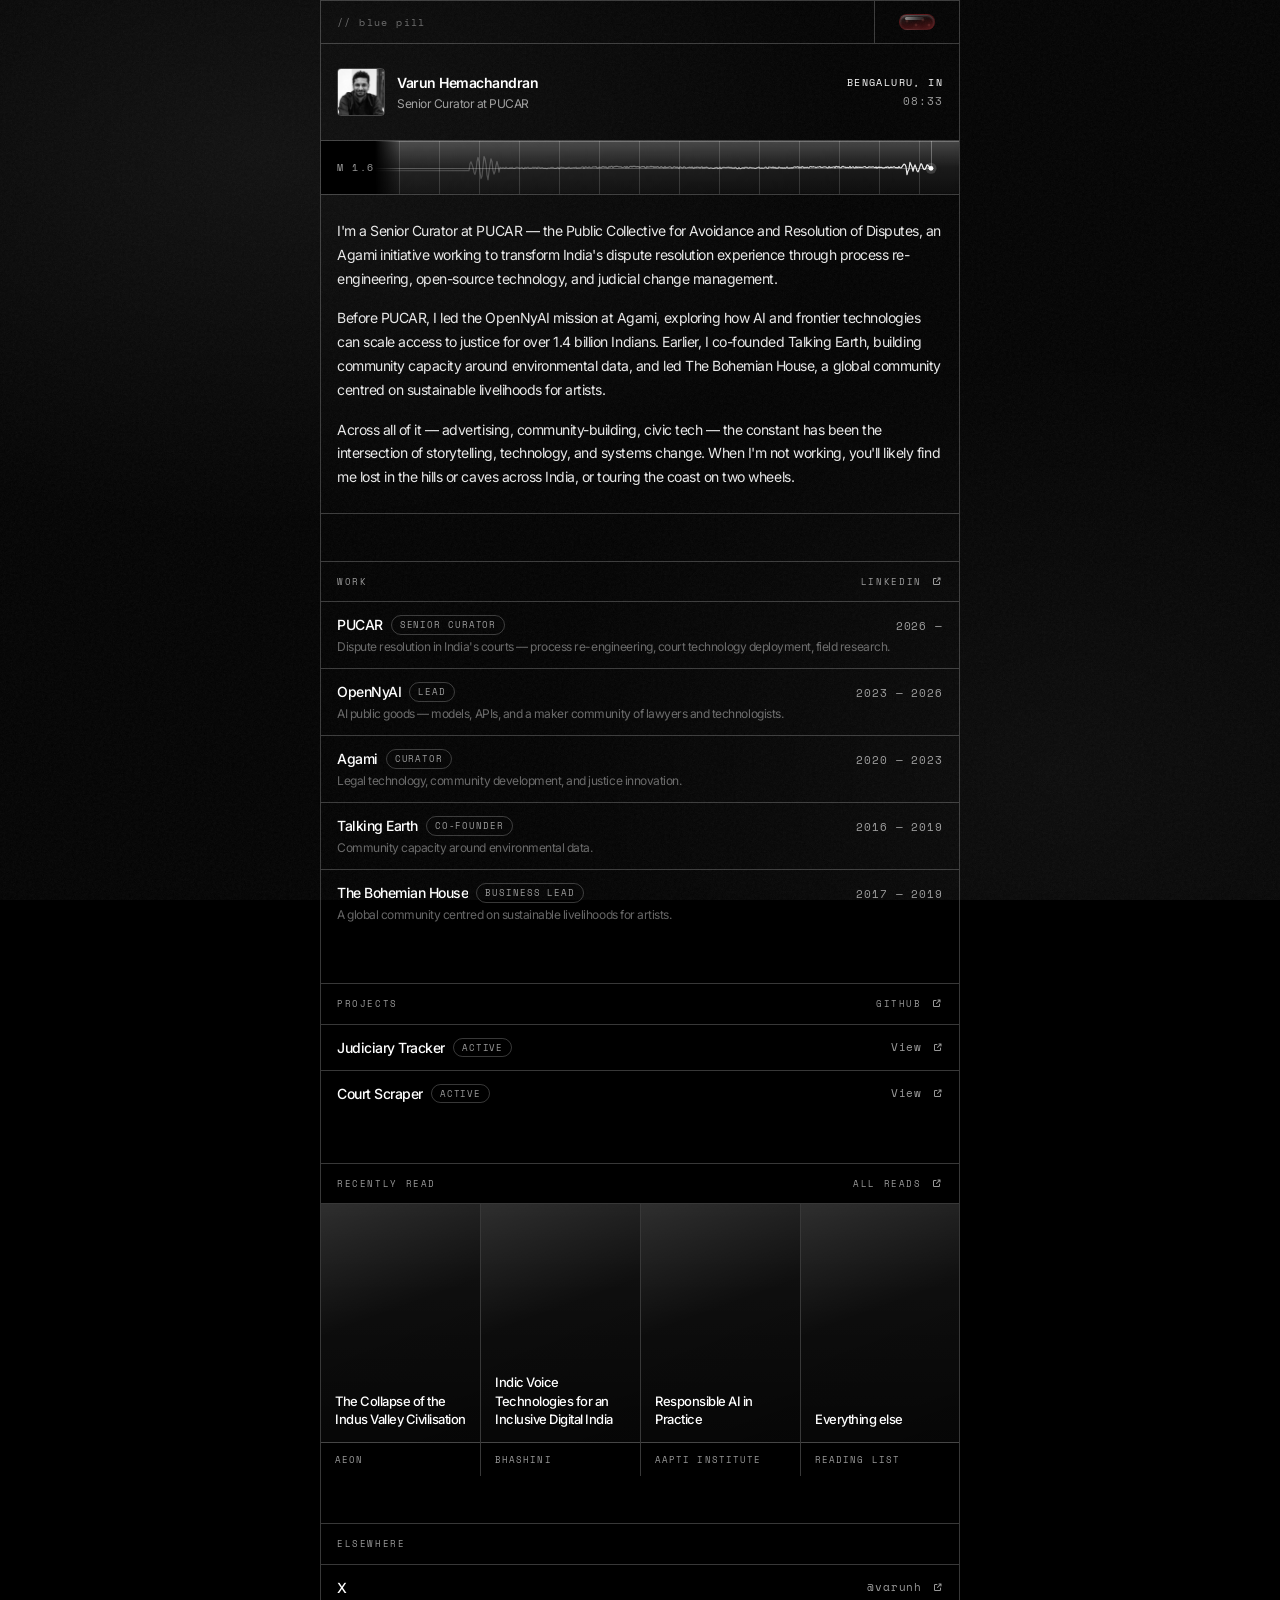
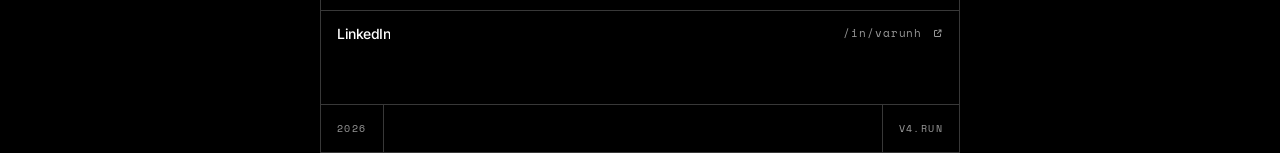
==== commit 151a682e: "Close the grid at both ends and stop drawing lines twice The column was open at the top and bottom, " ====
--- a/bluepill/index.html
+++ b/bluepill/index.html
@@ -129,8 +129,7 @@
   margin: 0 auto;
   display: flex;
   flex-direction: column;
-  border-left: 1px solid var(--hair);
-  border-right: 1px solid var(--hair);
+  border: 1px solid var(--hair);
 }
 .cell { padding-left: var(--gut); padding-right: var(--gut); }
 .rule { border-bottom: 1px solid var(--hair); }
@@ -239,7 +238,6 @@
   font-family: var(--mono); font-size: 9px;
   letter-spacing: 0.18em; text-transform: uppercase; color: var(--dim);
   padding-top: 13px; padding-bottom: 13px;
-  border-top: 1px solid var(--hair);
 }
 .sec-head a { color: var(--dim); text-decoration: none; transition: color 0.2s; }
 .sec-head a:hover { color: var(--fg); }
@@ -271,7 +269,7 @@
 /* ── reading strip ────────────────────────────────────────── */
 .strip {
   display: flex; overflow-x: auto;
-  scroll-snap-type: x mandatory; scroll-padding-left: 0;
+  scroll-snap-type: x mandatory;
   border-top: 1px solid var(--hair);
   scrollbar-width: none;
 }
@@ -279,26 +277,27 @@
 /* each card is a grid cell, divided from its neighbour by a rule */
 .card {
   scroll-snap-align: start; flex: 0 0 160px;
-  padding: 16px; text-decoration: none;
+  text-decoration: none;
   border-right: 1px solid var(--hair);
   transition: background-color 0.25s ease;
 }
 .card:hover { background-color: rgba(255,255,255,0.06); }
+/* the cell is the box — no second one drawn inside it */
 .card-face {
   position: relative; overflow: hidden;
-  aspect-ratio: 2 / 3; border-radius: 4px; margin-bottom: 8px;
-  border: 1px solid var(--hair);
-  padding: 12px;
+  aspect-ratio: 2 / 3;
+  padding: 14px;
   display: flex; align-items: flex-end;
+  border-bottom: 1px solid var(--hair);
   background: linear-gradient(rgba(255,255,255,0.07) 0%, rgba(255,255,255,0.03) 100%);
 }
 .card-face::after {
   content: ''; position: absolute; inset: 0; z-index: 2; pointer-events: none;
-  background: linear-gradient(160deg, rgba(255,255,255,0.14) 0%, rgba(255,255,255,0) 45%, rgba(0,0,0,0.25) 100%);
-  box-shadow: inset 0 1px 2px rgba(255,255,255,0.22), inset 0 -1px 2px rgba(0,0,0,0.2);
+  background: linear-gradient(160deg, rgba(255,255,255,0.12) 0%, rgba(255,255,255,0) 45%, rgba(0,0,0,0.22) 100%);
 }
 .card-face span { position: relative; z-index: 3; font-size: 13px; line-height: 1.4; font-weight: 500; }
 .card-meta {
+  padding: 10px 14px;
   font-family: var(--mono); font-size: 9px;
   letter-spacing: 0.12em; text-transform: uppercase; color: var(--dim);
 }
@@ -436,7 +435,7 @@
          the coast on two wheels.</p>
     </section>
 
-    <div class="gap"></div>
+    <div class="gap rule"></div>
 
     <section>
       <div class="sec-head cell"><span>WORK</span><a href="https://linkedin.com/in/varunh" target="_blank" rel="noopener"><span class="t">LinkedIn</span> <i class="fa-solid fa-arrow-up-right-from-square" aria-hidden="true"></i></a></div>
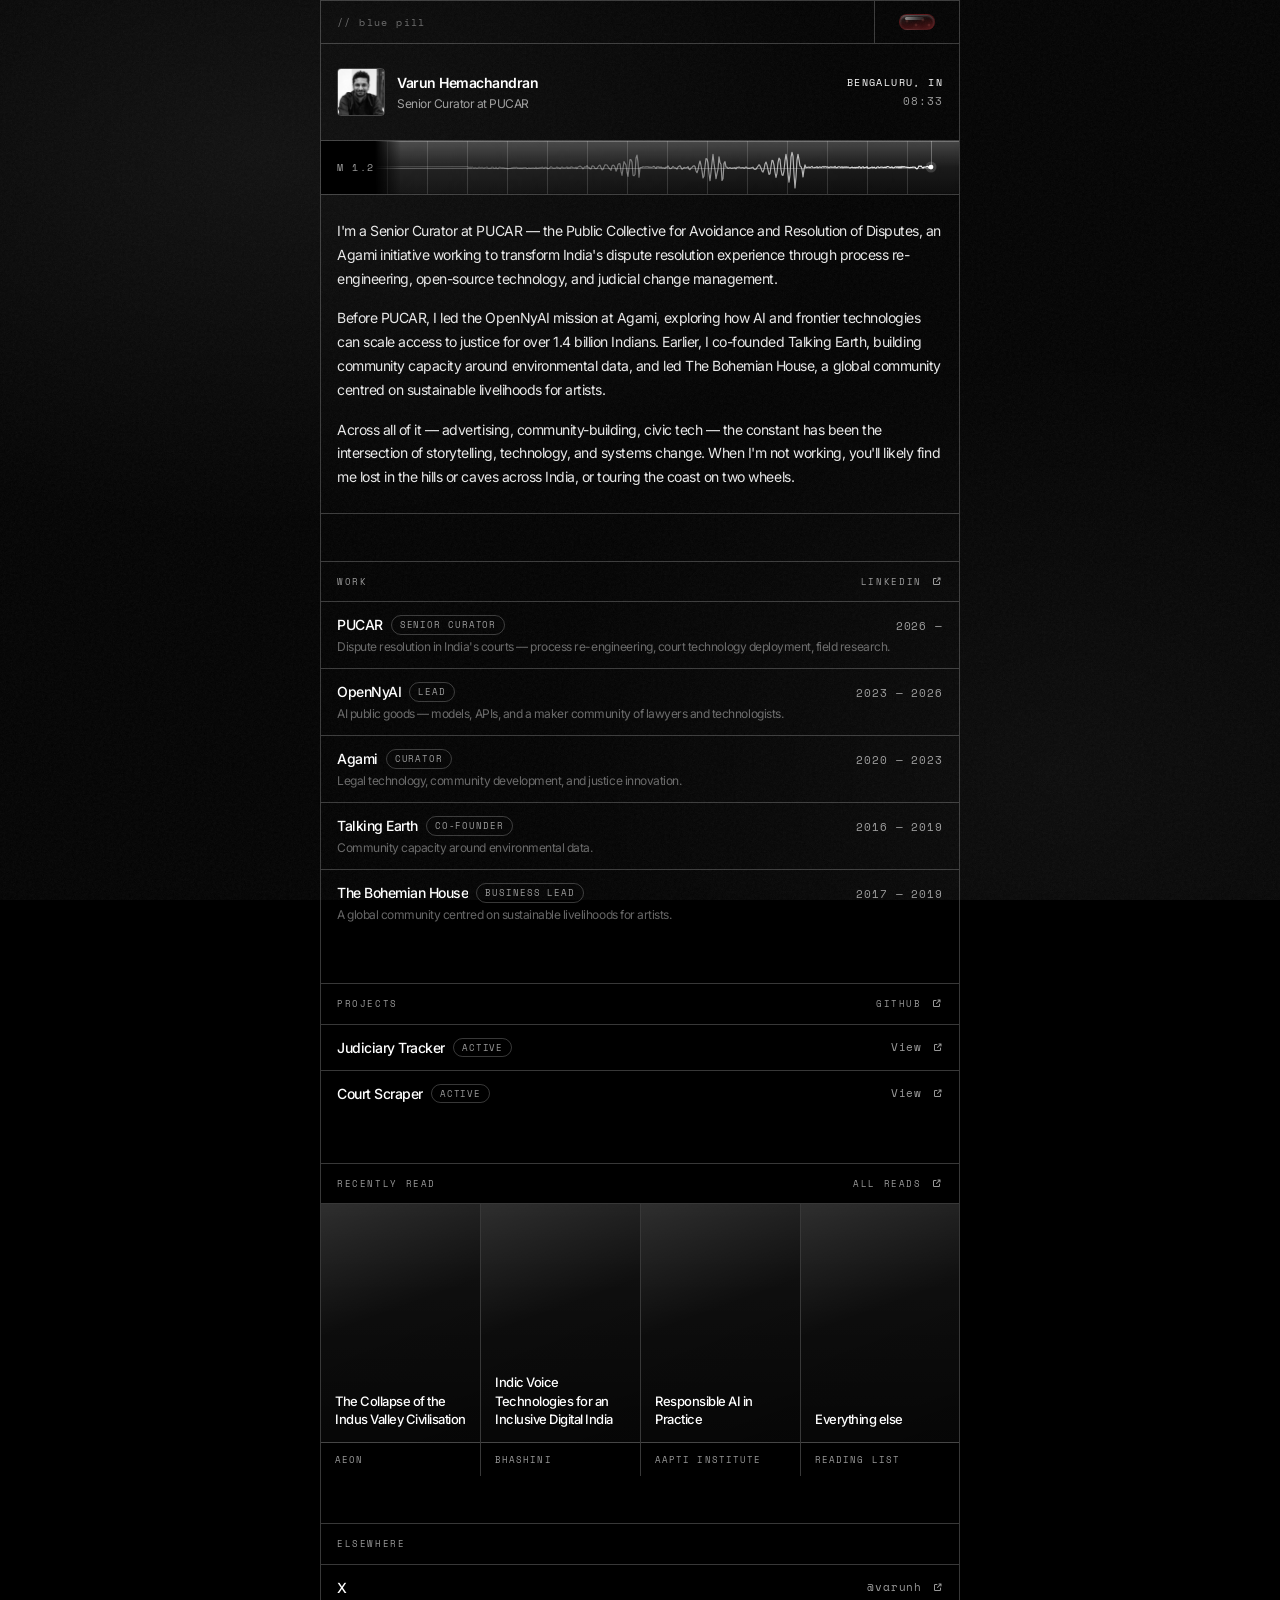
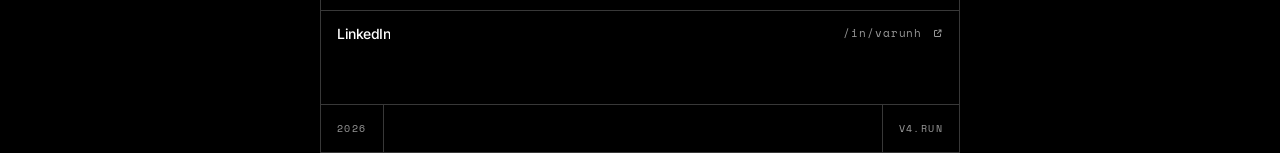
==== commit 10795921: "Make the page hard to break by accident, and let a phone break it on purpose Fast flick-scrolling wa" ====
--- a/bluepill/index.html
+++ b/bluepill/index.html
@@ -648,10 +648,48 @@
       sT = now;
       if (dt <= 0 || dt > 0.2) { sy = y; sV = 0; return; }
       var v = (y - sy) / dt; sy = y;
-      ground(((v - sV) / dt) * 0.6);   // a touch softer than a flicked cursor
+      ground(((v - sV) / dt) * 0.3);   // much softer than a flicked cursor
       sV = v;
     }
     window.addEventListener('scroll', onScroll, { passive: true });
+
+    // Shaking the phone itself is the same gesture as shaking the cursor, so
+    // it goes through the same funnel. Differentiating the magnitude drops the
+    // constant gravity term, which also lets the gravity-inclusive reading
+    // stand in on devices that don't fill in `acceleration`. The floor is
+    // deliberately high: a phone in a walking hand should move the needle a
+    // little and never tear anything.
+    var lastG = null;
+    function onMotion(ev) {
+      var a = (ev.acceleration && ev.acceleration.x !== null && ev.acceleration.x !== undefined)
+        ? ev.acceleration : ev.accelerationIncludingGravity;
+      if (!a) return;
+      var x = a.x || 0, y = a.y || 0, z = a.z || 0;
+      var m = Math.sqrt(x * x + y * y + z * z);
+      if (lastG === null) { lastG = m; return; }
+      var d = m - lastG;
+      lastG = m;
+      var ad = d < 0 ? -d : d;
+      if (ad < 2) return;
+      ground((d < 0 ? -1 : 1) * (ad - 2) * 24000);
+    }
+
+    if (window.DeviceMotionEvent) {
+      if (typeof window.DeviceMotionEvent.requestPermission === 'function') {
+        // iOS only hands motion over from inside a gesture, and only if asked
+        var ask = function () {
+          document.removeEventListener('touchend', ask);
+          try {
+            window.DeviceMotionEvent.requestPermission().then(function (r) {
+              if (r === 'granted') window.addEventListener('devicemotion', onMotion);
+            })['catch'](function () {});
+          } catch (err) {}
+        };
+        document.addEventListener('touchend', ask, { once: true, passive: true });
+      } else if (!fine) {
+        window.addEventListener('devicemotion', onMotion);
+      }
+    }
 
     if (fine) {
       window.addEventListener('pointermove', onMove, { passive: true });
@@ -694,11 +732,13 @@
             + Math.sin(t * 0.031) * 0.02;                  // the roll isn't perfectly true
       if (v > 1) v = 1; else if (v < -1) v = -1;
       mag = mag * 0.93 + Math.abs(v) * 0.07;
-      // Ordinary movement never clears the floor here; only real shaking builds.
-      // Steep enough that half a second of it tears the page, capped so that
-      // stopping calms things down again within a second or two.
-      strain = strain * 0.988 + (Math.abs(v) > 0.30 ? (Math.abs(v) - 0.30) * 0.13 : 0);
-      if (strain > 2.5) strain = 2.5;
+      // Only large, sustained excursions count. The floor used to sit low
+      // enough that fast flick-scrolling tore the page open in a third of a
+      // second, which made the site unusable by simply reading it. Now the
+      // needle still answers a scroll, but breaking it takes deliberate
+      // thrashing, and the ceiling keeps even that from going all the way.
+      strain = strain * 0.988 + (Math.abs(v) > 0.45 ? (Math.abs(v) - 0.45) * 0.075 : 0);
+      if (strain > 1.8) strain = 1.8;
       return v;
     }
 
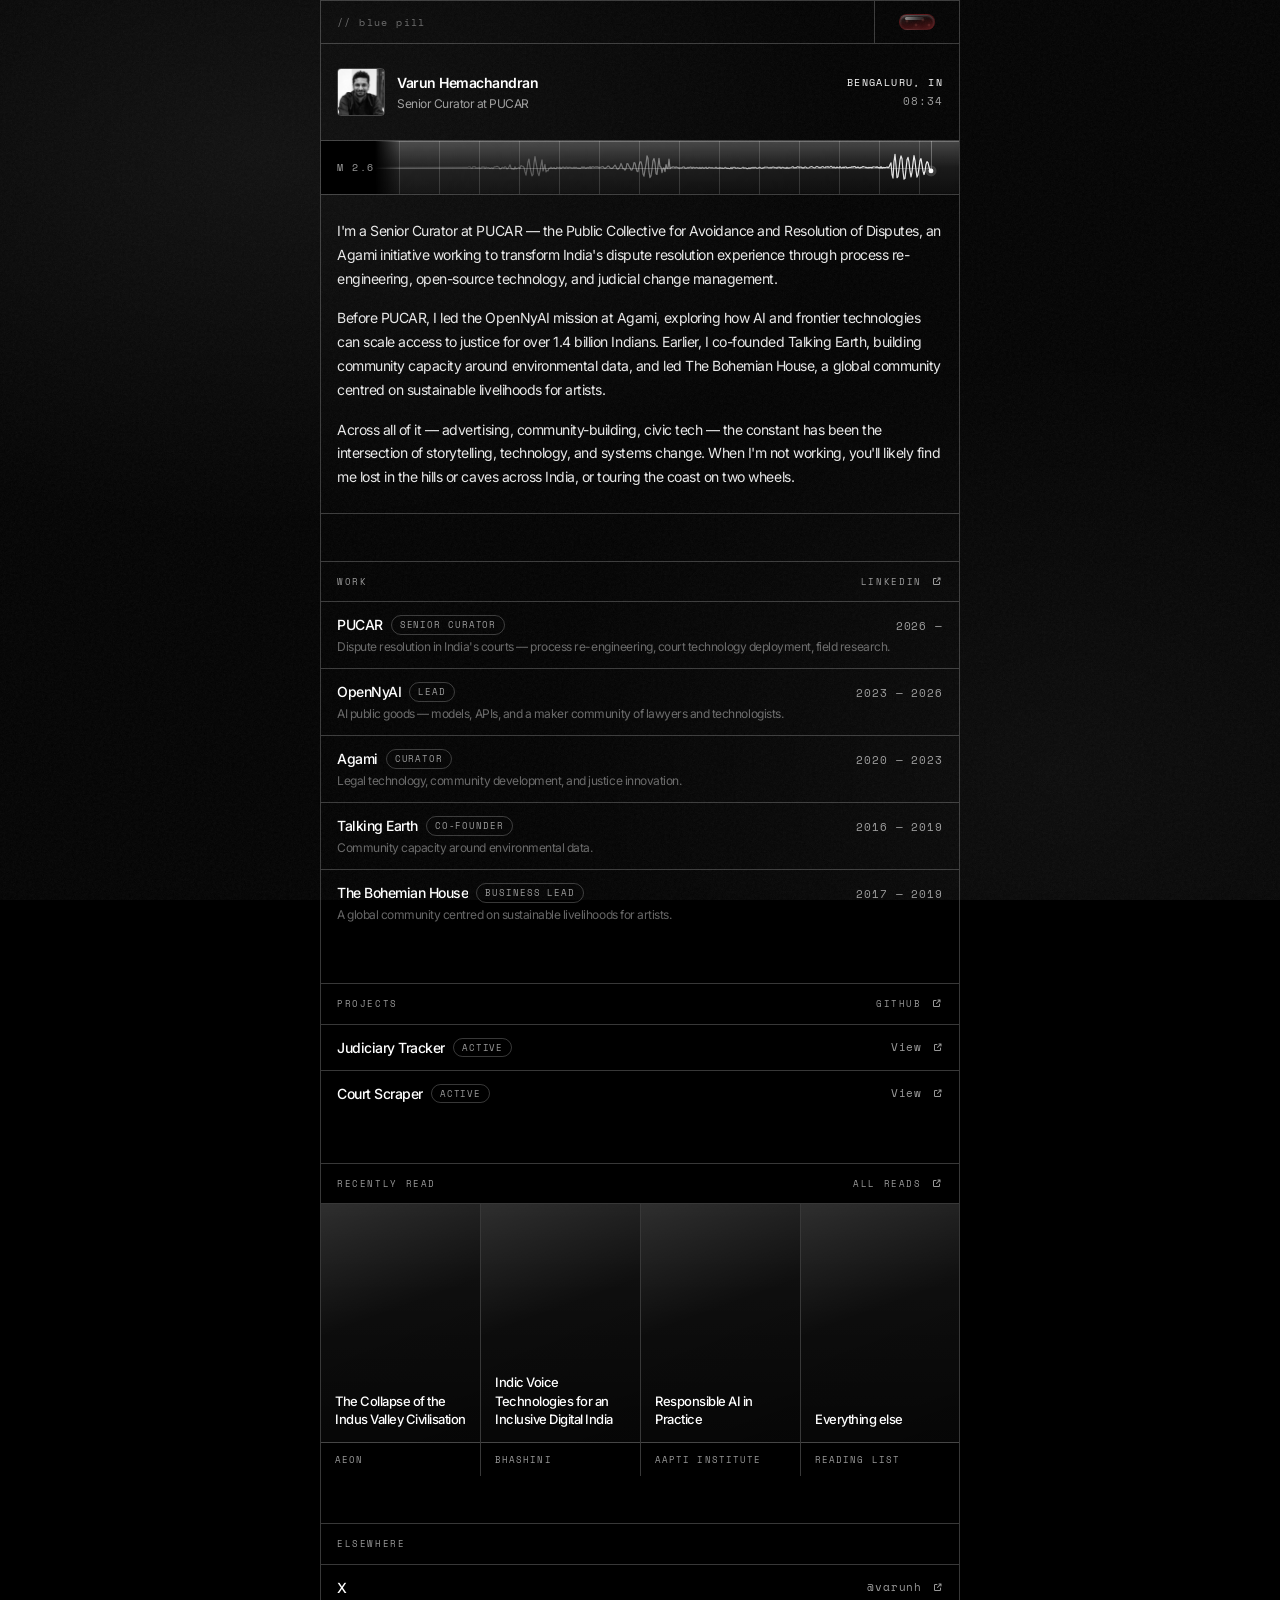
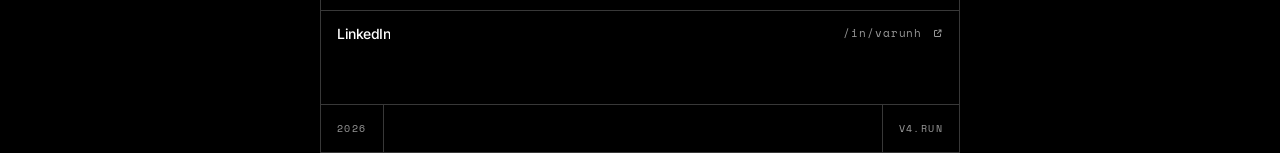
==== commit 48790a02: "Ask the phone for motion on the instrument, and give him his voice back The transition was silent on" ====
--- a/bluepill/index.html
+++ b/bluepill/index.html
@@ -219,6 +219,21 @@
 .seismo-ghost .seismo-label {
   padding: 0 20px 0 10px; font-size: 9px; letter-spacing: 0.1em;
 }
+/* The instrument is where a phone is asked for motion, and where it is told
+   what to do with it once it has it. */
+.seismo-ask {
+  position: absolute; inset: 0; z-index: 6;
+  display: flex; align-items: center; justify-content: center;
+  padding: 0 10px; text-align: center;
+  font-family: var(--mono); font-size: 9px;
+  letter-spacing: 0.16em; text-transform: uppercase;
+  color: var(--fg); background: rgba(0, 0, 0, 0.9);
+  cursor: pointer; -webkit-tap-highlight-color: transparent;
+  transition: opacity 0.32s linear;
+}
+.seismo-ask[hidden] { display: none; }
+.seismo-ask.fading { opacity: 0; pointer-events: none; }
+
 .seismo-label {
   position: absolute; z-index: 4; left: 0; top: 0; bottom: 0;
   display: flex; align-items: center; padding: 0 26px 0 var(--gut);
@@ -414,6 +429,7 @@
     <div class="seismo-inner glass-band" id="seismo-inner">
       <canvas id="seismo"></canvas>
       <div class="seismo-label">M&nbsp;<span id="mag">1.0</span></div>
+      <div class="seismo-ask" id="seismo-ask" hidden></div>
     </div>
   </div>
 
@@ -670,24 +686,51 @@
       var d = m - lastG;
       lastG = m;
       var ad = d < 0 ? -d : d;
-      if (ad < 2) return;
-      ground((d < 0 ? -1 : 1) * (ad - 2) * 24000);
-    }
-
-    if (window.DeviceMotionEvent) {
+      if (ad < 0.8) return;
+      ground((d < 0 ? -1 : 1) * (ad - 0.8) * 70000);
+    }
+
+    var askEl = document.getElementById('seismo-ask');
+    var askTimer = 0;
+    function say(text, holdMs) {
+      if (!askEl) return;
+      clearTimeout(askTimer);
+      askEl.textContent = text;
+      askEl.hidden = false;
+      askEl.classList.remove('fading');
+      if (!holdMs) return;
+      askTimer = setTimeout(function () {
+        askEl.classList.add('fading');
+        askTimer = setTimeout(function () {
+          askEl.hidden = true;
+          askEl.classList.remove('fading');
+        }, 340);
+      }, holdMs);
+    }
+
+    // Only a device that can actually be shaken is offered any of this.
+    if (window.DeviceMotionEvent && !fine && askEl) {
       if (typeof window.DeviceMotionEvent.requestPermission === 'function') {
-        // iOS only hands motion over from inside a gesture, and only if asked
-        var ask = function () {
-          document.removeEventListener('touchend', ask);
+        // iOS hands motion over only from inside a gesture, and only if asked,
+        // so the instrument itself is the button
+        say('Tap to allow motion', 0);
+        askEl.addEventListener('click', function once() {
+          askEl.removeEventListener('click', once);
+          say('...', 0);
           try {
             window.DeviceMotionEvent.requestPermission().then(function (r) {
-              if (r === 'granted') window.addEventListener('devicemotion', onMotion);
-            })['catch'](function () {});
-          } catch (err) {}
-        };
-        document.addEventListener('touchend', ask, { once: true, passive: true });
-      } else if (!fine) {
+              if (r === 'granted') {
+                window.addEventListener('devicemotion', onMotion);
+                say('Shake the phone \u2014 this world might break', 4200);
+              } else {
+                say('Motion refused', 2000);
+              }
+            })['catch'](function () { say('Motion unavailable', 2000); });
+          } catch (err) { say('Motion unavailable', 2000); }
+        });
+      } else {
         window.addEventListener('devicemotion', onMotion);
+        say('Shake the phone \u2014 this world might break', 4200);
       }
     }
 
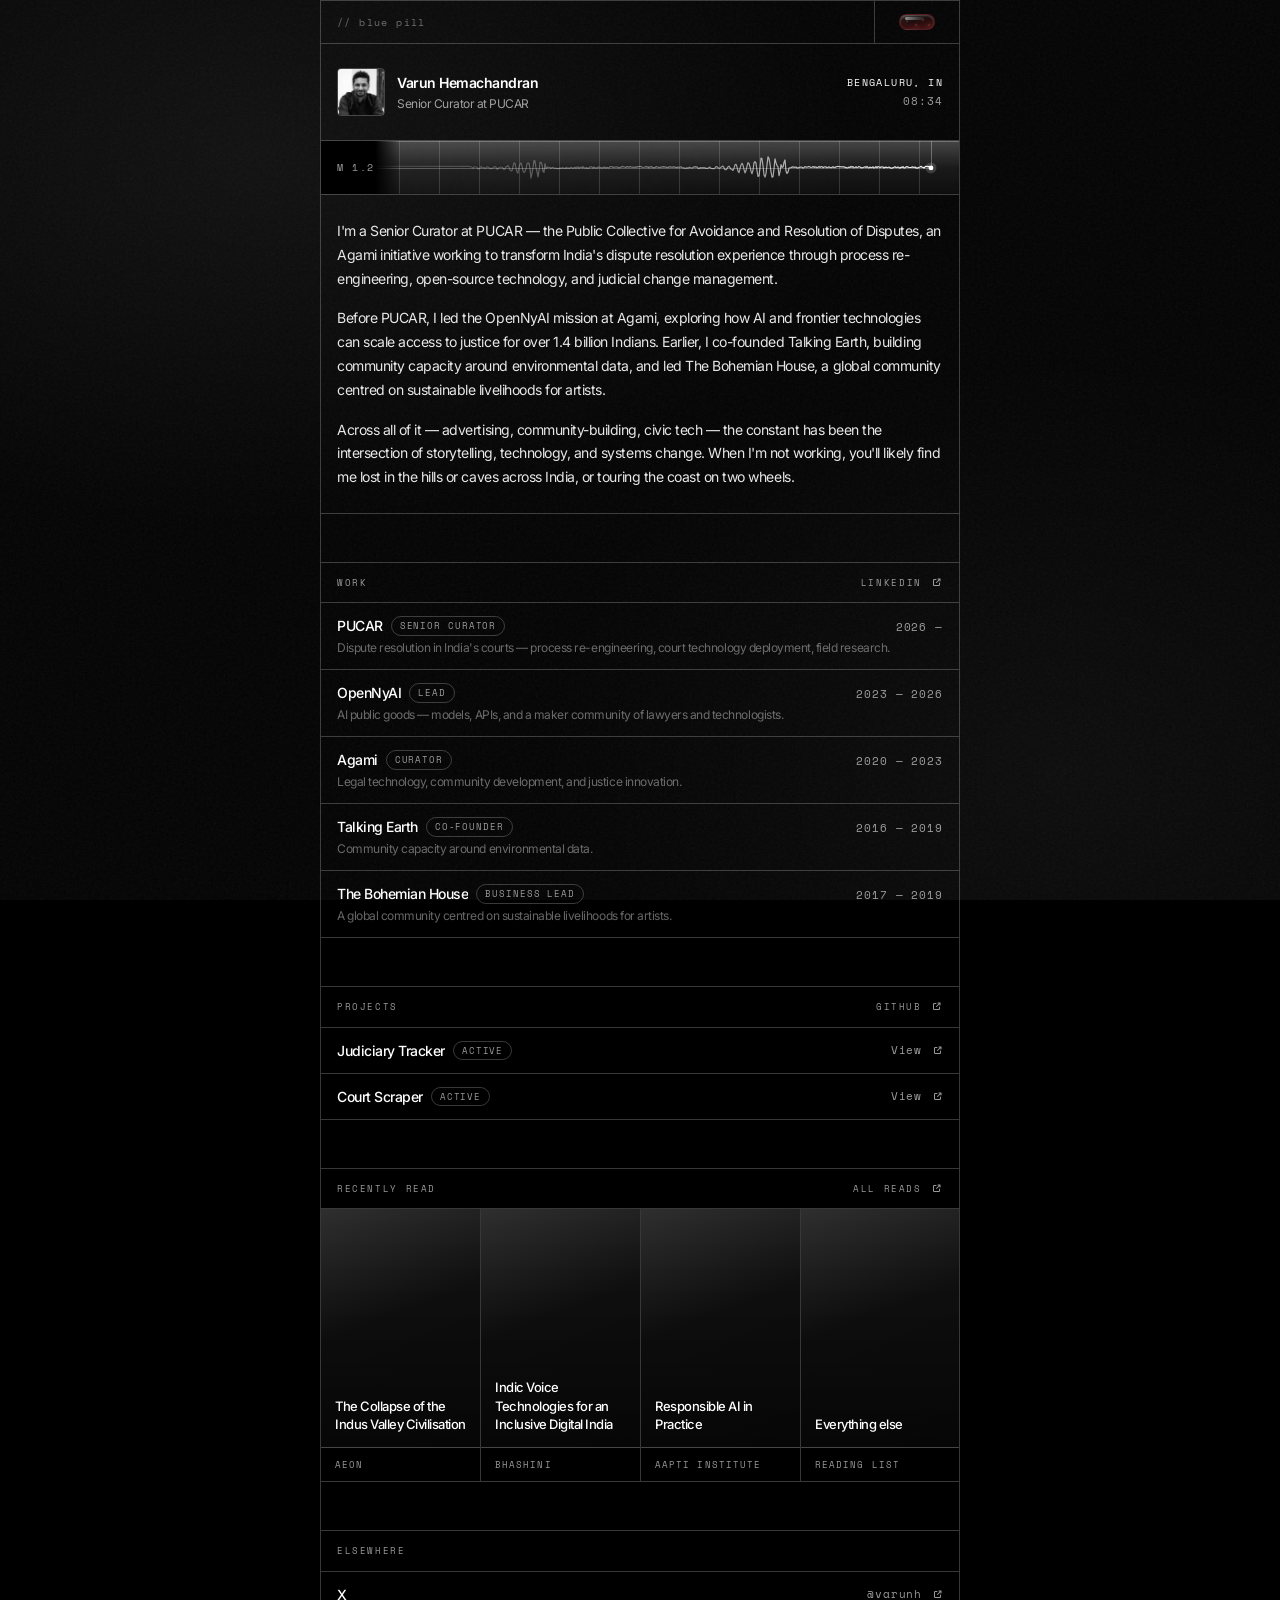
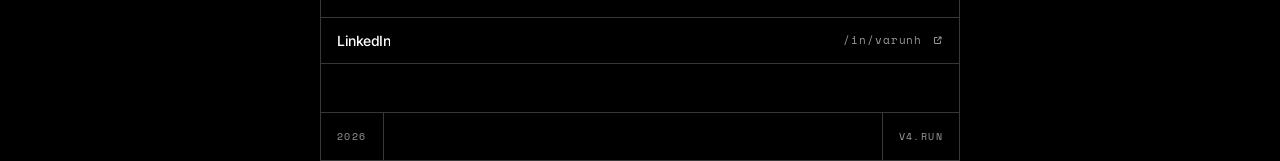
==== commit 4cec14d4: "Stop the breathing under him, close the sections, and give a phone a hover The bed was leaning back " ====
--- a/bluepill/index.html
+++ b/bluepill/index.html
@@ -133,7 +133,9 @@
 }
 .cell { padding-left: var(--gut); padding-right: var(--gut); }
 .rule { border-bottom: 1px solid var(--hair); }
-.gap { height: 48px; flex-shrink: 0; }   /* ruled emptiness */
+.gap { height: 48px; flex-shrink: 0; }   /* ruled emptiness, bounded by its neighbours */
+main > section { border-bottom: 1px solid var(--hair); }
+.gap + section { border-top: 1px solid var(--hair); }
 
 /* ── glass ─────────────────────────────────────────────────────
    From the reference: a lit top edge, a shaded bottom one, and a
@@ -435,7 +437,7 @@
 
   <main>
 
-    <section class="bio cell rule">
+    <section class="bio cell">
       <p>I'm a Senior Curator at PUCAR — the Public Collective for Avoidance and Resolution
          of Disputes, an Agami initiative working to transform India's dispute resolution
          experience through process re-engineering, open-source technology, and judicial
@@ -451,7 +453,7 @@
          the coast on two wheels.</p>
     </section>
 
-    <div class="gap rule"></div>
+    <div class="gap"></div>
 
     <section>
       <div class="sec-head cell"><span>WORK</span><a href="https://linkedin.com/in/varunh" target="_blank" rel="noopener"><span class="t">LinkedIn</span> <i class="fa-solid fa-arrow-up-right-from-square" aria-hidden="true"></i></a></div>
@@ -497,7 +499,7 @@
       </div>
     </section>
 
-    <div class="gap rule"></div>
+    <div class="gap"></div>
 
     <section>
       <div class="sec-head cell"><span>PROJECTS</span><a href="https://github.com/varun-heman" target="_blank" rel="noopener"><span class="t">GitHub</span> <i class="fa-solid fa-arrow-up-right-from-square" aria-hidden="true"></i></a></div>
@@ -512,7 +514,7 @@
       </a>
     </section>
 
-    <div class="gap rule"></div>
+    <div class="gap"></div>
 
     <section>
       <div class="sec-head cell"><span>RECENTLY READ</span><a href="/#reads"><span class="t">All reads</span> <i class="fa-solid fa-arrow-up-right-from-square" aria-hidden="true"></i></a></div>
@@ -536,7 +538,7 @@
       </div>
     </section>
 
-    <div class="gap rule"></div>
+    <div class="gap"></div>
 
     <section>
       <div class="sec-head cell"><span>ELSEWHERE</span><span>&nbsp;</span></div>
@@ -566,6 +568,8 @@
   'use strict';
 
   var reduced = window.matchMedia && window.matchMedia('(prefers-reduced-motion: reduce)').matches;
+  var fine = !window.matchMedia || window.matchMedia('(pointer: fine)').matches;
+  var floodOn = null, floodOff = null, floodLabel = null;
   var jolt = null;          // the seismograph hands this out below
   var onStrain = null;      // the facade listens for it
   var otherWorld = false;   // true only while the facade is down
@@ -621,7 +625,6 @@
     // The instrument shakes its own ground until it gets a real reading, so the
     // page never arrives on a dead flat line — and a touch visitor, who will
     // never send one, keeps the tremor for good.
-    var fine = !window.matchMedia || window.matchMedia('(pointer: fine)').matches;
     var synthetic = true;
 
     var px = 0, py = 0, pt = 0, pvx = 0, pvy = 0, tracking = false;
@@ -1557,20 +1560,56 @@
     }
     function off() { to = 0; run(); }
 
-    pill.addEventListener('pointerenter', on);
-    pill.addEventListener('pointerleave', off);
-    pill.addEventListener('focus', on);
-    pill.addEventListener('blur', off);
+    if (fine) {
+      pill.addEventListener('pointerenter', on);
+      pill.addEventListener('pointerleave', off);
+      pill.addEventListener('focus', on);
+      pill.addEventListener('blur', off);
+    } else {
+      // no hover to be had — the button below drives this on the first tap
+      floodOn = on; floodOff = off; floodLabel = lab;
+    }
     size();
   })();
 
   var btn = document.getElementById('take-red');
   if (!btn) return;
-  btn.addEventListener('click', function () {
+
+  var SAID = 'Take the red pill', ARMED = 'Tap again to take the red pill';
+  var armed = false, armTimer = 0;
+
+  function disarm() {
+    if (!armed) return;
+    armed = false;
+    clearTimeout(armTimer);
+    document.removeEventListener('pointerdown', elsewhere, true);
+    if (floodOff) floodOff();
+    if (floodLabel) floodLabel.textContent = SAID;
+  }
+  function elsewhere(e) { if (!btn.contains(e.target)) disarm(); }
+
+  function go() {
     // He talks you back across the black, then the world arrives on the bang —
     // no gate, no choice, no typing, since all of that already happened.
     if (window.plumeTransition) window.plumeTransition('/audio/backtored.mp3', '/?enter=bang');
     else window.location.href = '/?enter=bang';
+  }
+
+  btn.addEventListener('click', function (e) {
+    // A phone never gets to hover, so the first tap is the hover: the row
+    // floods and the label says what the next one will do. Tapping anywhere
+    // else, or waiting, puts it back.
+    if (!fine && floodOn && !armed) {
+      e.preventDefault();
+      armed = true;
+      if (floodLabel) floodLabel.textContent = ARMED;
+      floodOn();
+      document.addEventListener('pointerdown', elsewhere, true);
+      armTimer = setTimeout(disarm, 6000);
+      return;
+    }
+    clearTimeout(armTimer);
+    go();
   });
 })();
 </script>
